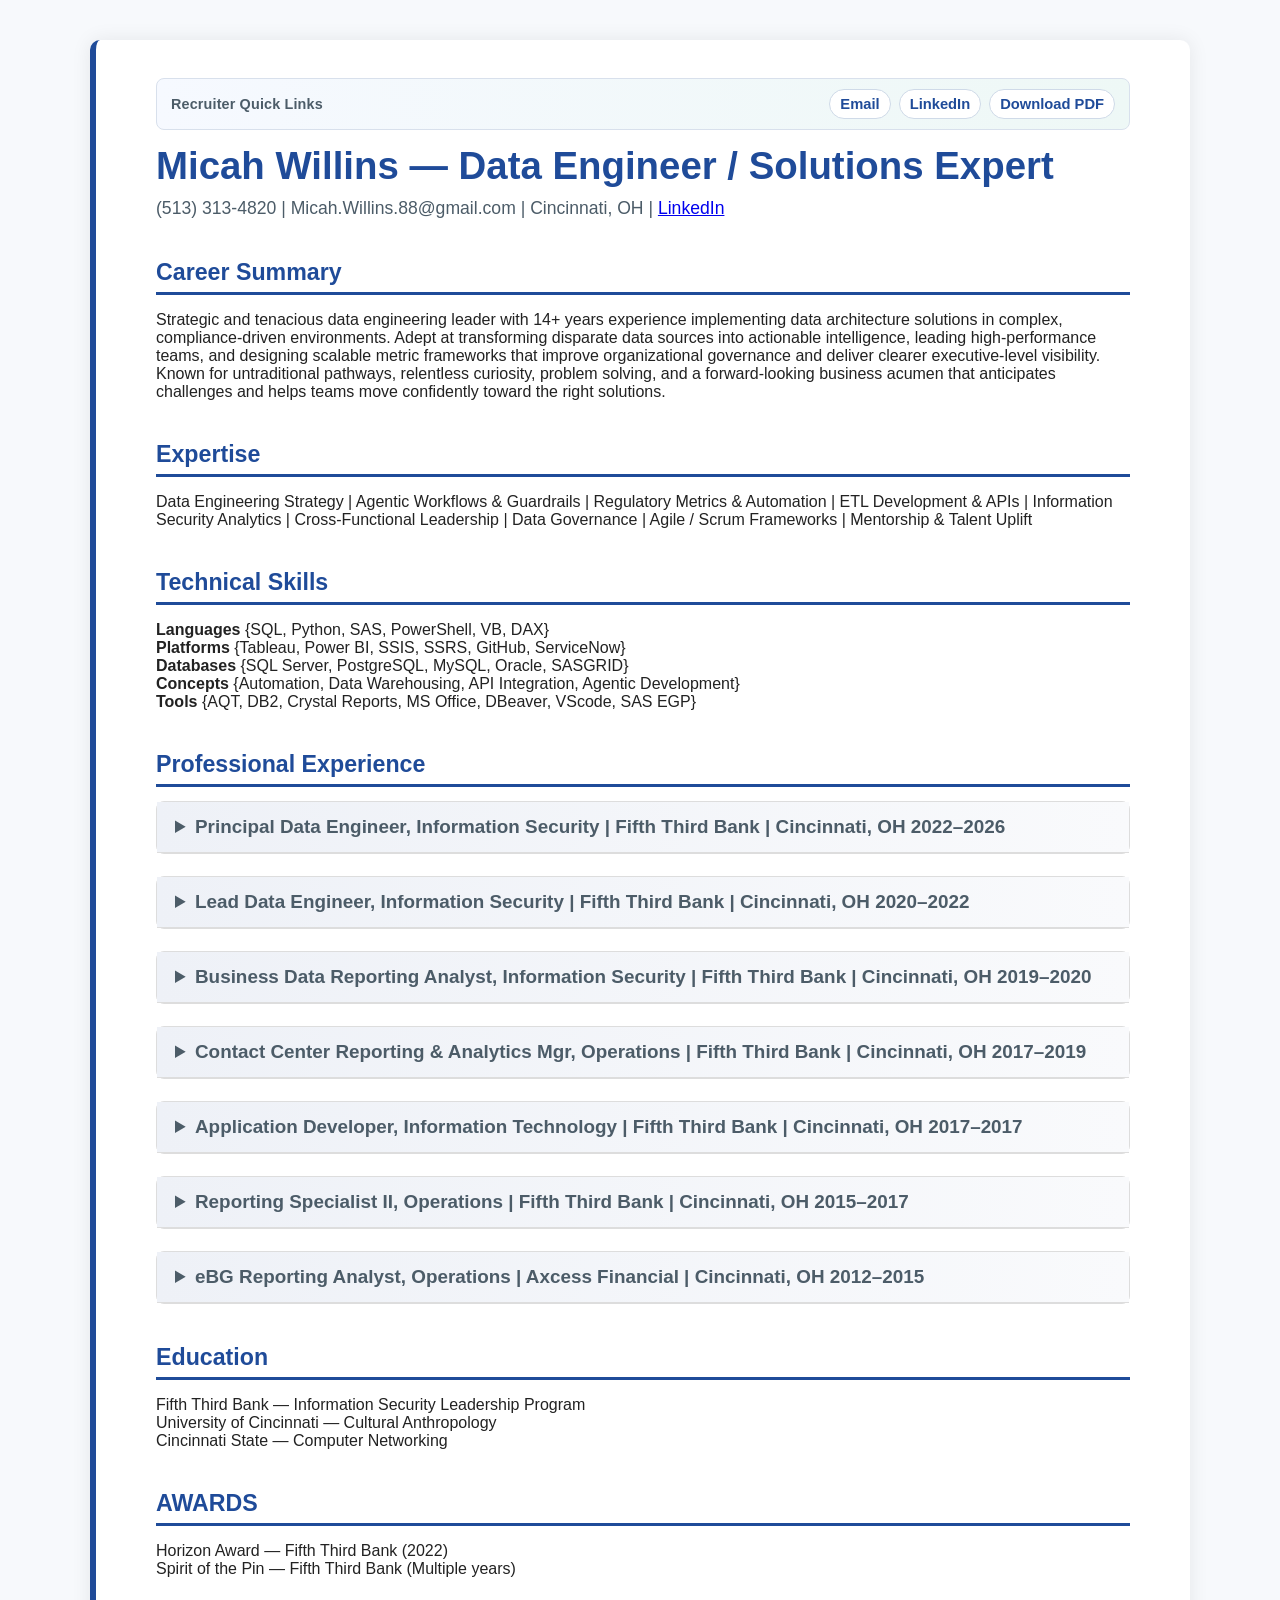
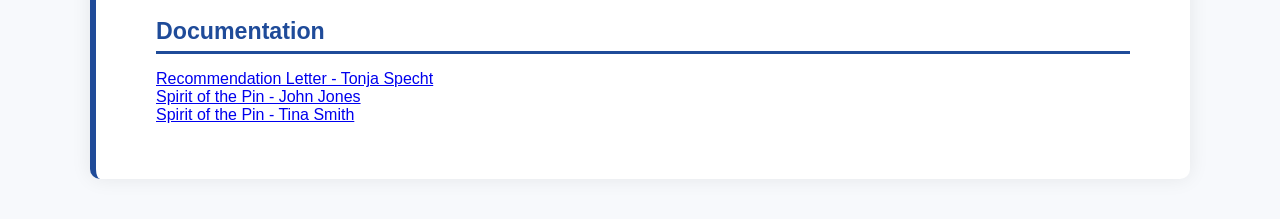
==== index.html @ de7d65bd "Integrate Google Analytics tracking in index.html Added Google Analytics tracking script to head sec" ====
<!DOCTYPE html>
<html lang="en">
<head> 
    <script async src="https://www.googletagmanager.com/gtag/js?id=G-QXJ3TKQQQ6"></script>
<script>
  window.dataLayer = window.dataLayer || [];
  function gtag(){dataLayer.push(arguments);}
  gtag('js', new Date());
  gtag('config', 'G-QXJ3TKQQQ6');
</script>
</head>
<meta charset="UTF-8">
<meta name="viewport" content="width=device-width, initial-scale=1.0">
<title>Micah Willins – Data Engineer / Solutions Expert</title>

<style>
    /* ===========================
       BITBRIDGE BRAND VARIABLES
       =========================== */
    :root {
        --bit-blue: #1F4B99;
        --bridge-steel: #4C5C68;
        --signal-teal: #2BBF9F;
        --flow-white: #F7F9FC;
        --accent-orange: #FF8A3D;
        --text-dark: #222;
        --text-light: #555;
        --band-even: #F9FAFC;
        --band-odd: #FFFFFF;
    }

    /* ===========================
       BASE STYLING
       =========================== */
    body {
        font-family: "Inter", "Aptos Display", Aptos Display, sans-serif;
        margin: 0;
        padding: 0;
        background: var(--flow-white);
        color: var(--text-dark);
        overflow-x: hidden;
    }

    *, *::before, *::after {
        box-sizing: border-box;
    }

    .container {
        width: min(1100px, calc(100vw - 32px));
        max-width: 1100px;
        margin: clamp(12px, 4vw, 40px) auto;
        background: #fff;
        padding: clamp(20px, 3vw, 40px) clamp(18px, 5vw, 60px);
        box-shadow: 0 0 20px rgba(0,0,0,0.08);
        border-radius: 10px;
        border-left: 6px solid var(--bit-blue);
    }

    .top-banner {
        display: flex;
        flex-wrap: wrap;
        align-items: center;
        justify-content: space-between;
        gap: 10px 16px;
        padding: 10px 14px;
        margin-bottom: 14px;
        border: 1px solid #d8e0ec;
        border-radius: 8px;
        background: linear-gradient(90deg, #f6f9ff 0%, #eef8f6 100%);
    }

    .top-banner-label {
        font-size: 0.9rem;
        color: var(--bridge-steel);
        font-weight: 600;
        letter-spacing: 0.01em;
    }

    .top-banner-links {
        display: flex;
        flex-wrap: wrap;
        gap: 8px;
    }

    .top-banner-links a {
        text-decoration: none;
        border: 1px solid #cfdae8;
        background: #fff;
        color: var(--bit-blue);
        padding: 6px 10px;
        border-radius: 999px;
        font-size: 0.92rem;
        font-weight: 600;
    }

    .top-banner-links a:hover,
    .top-banner-links a:focus-visible {
        border-color: var(--bit-blue);
        outline: none;
    }

    h1 {
        margin: 0;
        font-size: 2.4em;
        font-weight: 700;
        color: var(--bit-blue);
    }

    .contact {
        margin-top: 10px;
        font-size: 1.1em;
        color: var(--bridge-steel);
    }

    .section-header {
        font-size: 1.45em;
        font-weight: 600;
        margin-top: 40px;
        margin-bottom: 14px;
        padding-bottom: 6px;
        border-bottom: 3px solid var(--bit-blue);
        color: var(--bit-blue);
    }

    /* ===========================
       COLLAPSIBLE SECTIONS
       =========================== */
    details {
        margin-bottom: 22px;
        border-radius: 8px;
        background: var(--band-even);
        border: 1px solid #ddd;
        padding: 0;
        transition: background 0.2s ease;
    }

    details:nth-child(odd) {
        background: var(--band-odd);
    }

    summary {
        padding: 14px 18px;
        font-size: 1.18em;
        font-weight: 600;
        cursor: pointer;
        background: linear-gradient(to right, #eef1f7, #f9fafc);
        border-bottom: 1px solid #ddd;
        user-select: none;
        color: var(--bridge-steel);
    }

    summary::-webkit-details-marker {
        color: var(--bit-blue);
    }

    details[open] summary {
        border-bottom: 1px solid #ccc;
        background: linear-gradient(to right, #e6ecf5, #f2f4f8);
    }

    details > div {
        padding: 18px 22px;
        background: #fff;
        font-family: "Aptos Narrow", "Aptos", "Segoe UI", sans-serif;
        font-size: 0.98rem;
        line-height: 1.25;
        overflow-wrap: anywhere;
    }

    details > div p {
        margin: 0 0 6px;
    }

    ul {
        margin: 8px 0 12px 20px;
    }

    .docx-outline,
    .docx-outline ul {
        margin: 2px 0 4px 18px;
        padding-left: 14px;
    }

    .docx-outline li {
        margin: 2px 0;
    }

    .docx-outline > li {
        list-style-type: circle;
    }

    .docx-outline ul > li {
        list-style-type: square;
    }

    .docx-outline ul ul > li {
        list-style-type: disc;
    }

    .docx-outline ul ul ul > li {
        list-style-type: circle;
    }

    .docx-outline .compact {
        margin-top: 2px;
        margin-bottom: 2px;
    }

    .docx-outline .subtle {
        font-style: italic;
    }

    .has-collapsible-children {
        list-style-position: outside;
    }

    .list-toggle-btn {
        border: 0;
        background: transparent;
        color: var(--bit-blue);
        cursor: pointer;
        font-size: 1.75em;
        font-weight: 800;
        line-height: 1;
        margin-right: 6px;
        padding: 0;
        vertical-align: middle;
        touch-action: manipulation;
    }

    .list-collapsible[hidden] {
        display: none;
    }

    /* ===========================
       MOBILE OPTIMIZATION
       =========================== */
    @media (max-width: 768px) {
        .container {
            width: 100%;
            margin: 0;
            border-radius: 0;
            padding: 24px 20px;
            box-shadow: none;
            border-left: none;
            border-top: 6px solid var(--bit-blue);
        }

        .top-banner {
            align-items: flex-start;
            gap: 10px;
            padding: 10px;
        }

        .top-banner-links {
            width: 100%;
        }

        .top-banner-links a {
            text-align: center;
            flex: 1 1 30%;
        }

        h1 {
            font-size: 1.9em;
        }

        .contact {
            font-size: 1em;
        }

        summary {
            font-size: 1.1em;
            padding: 14px 16px;
            min-height: 52px;
            display: flex;
            align-items: center;
        }

        details > div {
            padding: 14px 16px;
        }

        .section-header {
            font-size: 1.3em;
        }

        .list-toggle-btn {
            display: inline-flex;
            align-items: center;
            justify-content: center;
            min-width: 34px;
            min-height: 34px;
            font-size: 1.15rem;
            font-weight: 800;
            line-height: 1;
            margin-right: 8px;
            border: 1px solid #d7dee9;
            border-radius: 999px;
            background: #f4f7fc;
        }

        .docx-outline li {
            line-height: 1.35;
        }
    }

    /* ===========================
       EXTRA-WIDE SCREEN POLISH
       =========================== */
    @media (min-width: 1400px) {
        .container {
            width: min(1300px, calc(100vw - 48px));
            max-width: 1300px;
            padding: 60px 80px;
        }

        h1 {
            font-size: 2.6em;
        }

        summary {
            font-size: 1.22em;
        }
    }

</style>
</head>

<body>
<div class="container">

<section class="top-banner" aria-label="Quick recruiter links">
    <div class="top-banner-label">Recruiter Quick Links</div>
    <nav class="top-banner-links" aria-label="Recruiter quick actions">
        <a href="mailto:Micah.Willins.88@gmail.com">Email</a>
        <a href="https://www.linkedin.com/in/indatawetrust-mw" target="_blank" rel="noopener noreferrer">LinkedIn</a>
        <a href="https://github.com/InDataWeTrust-MW/MicahWillins/blob/main/assets/Micah-Willins-Resume.pdf" class="pdf-download-link" data-download-filename="Micah-Willins-Resume.pdf" target="_blank" rel="noopener noreferrer">Download PDF</a>
    </nav>
</section>

<h1>Micah Willins — Data Engineer / Solutions Expert</h1>
<div class="contact">
    (513) 313‑4820 | Micah.Willins.88@gmail.com | Cincinnati, OH |
    <a href="https://www.linkedin.com/in/indatawetrust-mw" target="_blank">LinkedIn</a>
</div>

<div class="section-header">Career Summary</div>
<p>Strategic and tenacious data engineering leader with 14+ years experience implementing data architecture solutions in complex, compliance-driven environments. Adept at transforming disparate data sources into actionable intelligence, leading high-performance teams, and designing scalable metric frameworks that improve organizational governance and deliver clearer executive‑level visibility. Known for untraditional pathways, relentless curiosity, problem solving, and a forward‑looking business acumen that anticipates challenges and helps teams move confidently toward the right solutions.</p>

<div class="section-header">Expertise</div>
<p>Data Engineering Strategy | Agentic Workflows & Guardrails | Regulatory Metrics & Automation | ETL Development & APIs | Information Security Analytics | Cross-Functional Leadership | Data Governance | Agile / Scrum Frameworks | Mentorship & Talent Uplift</p>

<div class="section-header">Technical Skills</div>
<p>
<b>Languages</b> {SQL, Python, SAS, PowerShell, VB, DAX}<br>
<b>Platforms</b> {Tableau, Power BI, SSIS, SSRS, GitHub, ServiceNow}<br>
<b>Databases</b> {SQL Server, PostgreSQL, MySQL, Oracle, SASGRID}<br>
<b>Concepts</b> {Automation, Data Warehousing, API Integration, Agentic Development}<br>
<b>Tools</b> {AQT, DB2, Crystal Reports, MS Office, DBeaver, VScode, SAS EGP}
</p>

<div class="section-header">Professional Experience</div>

<!-- Principal Data Engineer -->
<details>
<summary>Principal Data Engineer, Information Security | Fifth Third Bank | Cincinnati, OH 2022–2026</summary>
<div>
<p><strong>Continuation of Metric Program Maturity</strong></p>
<ul class="docx-outline">
    <li>Expansion of data footprint, customers, and deliverables</li>
</ul>

<p><strong>Talent Development</strong></p>
<ul class="docx-outline">
    <li>Direct Reports
        <ul>
            <li>1 Co-Op</li>
            <li>3 Contractors</li>
            <li>1 Open FTE position
                <ul>
                    <li>absorbed within 30 days of approval due to reorg in 2025</li>
                </ul>
            </li>
        </ul>
    </li>
</ul>

<p><strong>Notable Project(s)</strong></p>
<ul class="docx-outline">
    <li><strong>Migration: Tableau -> Power BI</strong>
        <ul>
            <li><strong>2024-2025 | company wide Tableau Sunset Project</strong>
                <ul>
                    <li>Dashboard Suites for Operational & Leadership audiences (UX, KPI, KRI)
                        <ul>
                            <li>Business Continuity Management</li>
                            <li>Data Loss Prevention</li>
                            <li>Vulnerability Management</li>
                            <li>Security & Awareness</li>
                            <li>Cyber Risk</li>
                            <li>Identity & Access Management</li>
                            <li>Privileged Access Management</li>
                        </ul>
                    </li>
                    <li>Overhaul Visualization tool & delivery methodologies
                        <ul>
                            <li>Due to limitations surrounding data load, inherent technology ability, and governance
                                <ul>
                                    <li>Updated data delivery process
                                        <ul>
                                            <li class="subtle">From: SAS / NAS / Tableau Server</li>
                                            <li class="subtle">To: SAS / AWS PostgreSQL / Snowflake (SNOW *cloud) / Power BI</li>
                                        </ul>
                                    </li>
                                    <li>Data Delivery method updated
                                        <ul>
                                            <li class="subtle">From: Raw meta data delivery for dashboard development within Tableau</li>
                                            <li class="subtle">To: Aggregated data delivery, limiting Dashboard development. Minimal meta data delivery for end-user operational needs included for analyst purposes.</li>
                                        </ul>
                                    </li>
                                </ul>
                            </li>
                        </ul>
                    </li>
                    <li>Issue between Active Directory LDAP & Azure Entra ID
                        <ul>
                            <li>The aforementioned issue was a blocker, jeopardizing the objective.</li>
                            <li>For my own edification: I discussed the issue one-off with the groups involved, both their leaders and engineers.
                                <ul>
                                    <li>Recognized a pattern involving miscommunication driven by a fear of accountability by leadership groups.</li>
                                    <li>Organized a cross-functional team addressing the issue
                                        <ul>
                                            <li>Impartial approach to resolution discovery, clarification of assumptions, conclusions, and reality; for all groups involved.</li>
                                        </ul>
                                    </li>
                                </ul>
                            </li>
                            <li>Issue was resolved within 2 weeks of cross-functional team’s initial meet.
                                <ul>
                                    <li>Within 3 weeks of issue discovery</li>
                                </ul>
                            </li>
                        </ul>
                    </li>
                </ul>
            </li>
        </ul>
    </li>
    <li><strong>Program Automation</strong>
        <ul>
            <li><strong>Data Delivery Inspector</strong>
                <ul>
                    <li>Problem: inconsistent data delivery from manual datafile exchange into NAS automation processing</li>
                    <li>Due to upstream dependencies (roles, technology/vendor, staffing)</li>
                    <li>Development of dynamic data validation</li>
                    <li>Executed via a custom Dynamic SAS Macro</li>
                    <li>Data element assumed based on ‘who’ provided data and where they exist within the organization</li>
                    <li>Data content parsed to determine ‘type’ and ‘classification’</li>
                    <li>Compared with previously provided data files using:
                        <ul>
                            <li>Subject matter, file title, date/time provided, organization</li>
                        </ul>
                    </li>
                    <li>Completes assumption based on confidence rating
                        <ul>
                            <li>Confidence rating &lt;90% automated emails communications are sent for internal review.</li>
                            <li>Confidence rating &gt;=90%; data is processed via pipeline. By default, confidence rating couldn’t be above 90% unless the ‘assumptions’ made and processing of the data was able to be ingested regarding foreseen behavior</li>
                        </ul>
                    </li>
                </ul>
            </li>
            <li><strong>Unstructured Data Mining</strong>
                <ul>
                    <li>Modeling based on the ‘data delivery inspector’; utilized an opportunity to streamline any unstructured data provided that needed review</li>
                    <li>Created sub-programming based on ‘failures’ for confidence rating.</li>
                    <li>Permitted the ability to parse and complete pattern recognition for data subjects in real-time while meeting with stakeholders.</li>
                    <li>Accurately identified data behavior, trends, dependencies; highlighting opportunities and providing understand with stakeholders.</li>
                </ul>
            </li>
            <li><strong>LLM: Agentic Standardization</strong>
                <ul>
                    <li>AI Hallucination</li>
                    <li>Developed Agentic Repository of Identities, Skills, Personalities, and Perspectives
                        <ul>
                            <li>Executive, Sr Leader, Director, Individual Contributor, Auditor, Regulator</li>
                            <li>Aligned ability to share skills based on ‘rules’</li>
                        </ul>
                    </li>
                    <li>Completed Conversion Project of ‘PowerShell -> Python’ with only a 13% margin for err
                        <ul>
                            <li>Pointed the Agentic Model at a Business Requirement document that provided desired output, data location, etc.</li>
                            <li>Completed conversion of 87 .ps1 scripts into 137 .py scripts</li>
                            <li>Larger generation due to parsing scripts that completed multiple behaviors into separate processes for standardization and continuity purposes.</li>
                            <li>Of 137 built, only 11 scripts required refinement.</li>
                            <li>6 downstream updates were required due to changes</li>
                        </ul>
                    </li>
                    <li><em>*Employment status interrupted further testing and environmental implementation across data subjects*</em></li>
                </ul>
            </li>
        </ul>
    </li>
</ul>

<p><strong>Lessons Learned & Professional Growth</strong></p>
<ul class="docx-outline">
    <li>Navigating Fed Examiners</li>
    <li>Assisting with Governance/Audit language, responses, etc.</li>
    <li>Introduction into leveraging LLM opportunities</li>
</ul>
</div>
</details>

<!-- Lead Data Engineer -->
<details>
<summary>Lead Data Engineer, Information Security | Fifth Third Bank | Cincinnati, OH 2020–2022</summary>
<div>
<p><strong>Continuation of Metric Program Maturity</strong></p>
<ul class="docx-outline">
    <li>Built and automated SAS-based data warehouse via REST APIs and PowerShell pipelines</li>
    <li>Delivered analytics solutions to support compliance, audits, and risk oversight</li>
</ul>

<p><strong>Talent Development</strong></p>
<ul class="docx-outline">
    <li>Mentored engineering staff and introduced agile practices to optimize delivery efficiency</li>
    <li>Direct Reports
        <ul>
            <li>1 Contractor</li>
        </ul>
    </li>
</ul>

<p><strong>Notable Project(s)</strong></p>
<ul class="docx-outline">
    <li><strong>SAS Migration</strong>
        <ul>
            <li>SAS OLAP to SASGRID</li>
            <li>Implementation of Virtual Machine</li>
            <li>SAS Server Permissions and Control regulations interfered with business need/control</li>
            <li>Creation of VM using a Functional ID for execution, scheduling, and maintenance of environment</li>
            <li>Utilized Windows Task Scheduler</li>
            <li>Using parameters for dynamic execution: VBS shell -- .PS1 shell -- SAS shell</li>
            <li>Shells targeted NAS location permitting mutual collaboration without interfering or limiting controls within engineering staff</li>
        </ul>
    </li>
</ul>

<p><strong>Lessons Learned & Professional Growth</strong></p>
<ul class="docx-outline">
    <li>Metric Program Ownership</li>
    <li>Navigating beyond the User & Stakeholder: In depth discussions with Risk Management</li>
</ul>
</div>
</details>

<!-- Business Data Reporting Analyst -->
<details>
<summary>Business Data Reporting Analyst, Information Security | Fifth Third Bank | Cincinnati, OH 2019–2020</summary>
<div>
<p><strong>Development, Expansion, & Maintenance of Information Security’s Metric Program</strong></p>
<ul class="docx-outline">
    <li>Redesigned existing environment</li>
    <li>Metric Program Oversight & Governance</li>
</ul>

<p><strong>Notable Project(s)</strong></p>
<ul class="docx-outline">
    <li><strong>Program Environmental Overhaul</strong>
        <ul>
            <li>Architected foundational data engineering building blocks that transformed loose‑leaf Excel workflows into a governed, automated pipeline leveraging directory‑based ingestion, NAS storage, and SAS Grid processing for reliable, scalable visualization.</li>
        </ul>
    </li>
</ul>

<p><strong>Lessons Learned & Professional Growth</strong></p>
<ul class="docx-outline">
    <li>Navigating unstructured data</li>
    <li>Recognizing environmental opportunities for growth within landscape</li>
</ul>
</div>
</details>

<!-- Contact Center Manager -->
<details>
<summary>Contact Center Reporting & Analytics Mgr, Operations | Fifth Third Bank | Cincinnati, OH 2017–2019</summary>
<div>
<p><strong>Returned to lead the team I was previously a part of within Operations</strong></p>
<ul class="docx-outline">
    <li>Returned to lead the team within Operations while expanding the internal analytics platform used to measure and improve operational efficiency.</li>
</ul>

<p><strong>Talent Development</strong></p>
<ul class="docx-outline">
    <li>Direct Reports
        <ul>
            <li>2 Direct Reports</li>
        </ul>
    </li>
    <li>Managed internal analytics platform to measure and enhance operational efficiency</li>
    <li>Collaborated with IT, Vendors, and Department Leads; to integrate business requirements</li>
</ul>

<p><strong>Notable Project(s)</strong></p>
<ul class="docx-outline">
    <li><strong>Implementation of NiCE Speech Analytics</strong>
        <ul>
            <li>Vendor regarding phonetic speech recognition & analysis</li>
            <li>Implementation of program, usage within contact center</li>
        </ul>
    </li>
    <li><strong>Enhanced CX</strong></li>
    <li><strong>Implementation of PinDrop</strong>
        <ul>
            <li>Vendor regarding the continuous identity verification platform</li>
            <li>Onboarded new technology, validated scoping, connected with founding partners</li>
            <li>Eliminated an average of 2.5 minutes per customer interaction</li>
        </ul>
    </li>
</ul>

<p><strong>Lessons Learned & Professional Growth</strong></p>
<ul class="docx-outline">
    <li>Managing direct reports</li>
    <li>Navigating cross-departmental factors & leaders</li>
</ul>
</div>
</details>

<!-- Application Developer -->
<details>
<summary>Application Developer, Information Technology | Fifth Third Bank | Cincinnati, OH 2017–2017</summary>
<div>
<p><strong>Notable Project(s)</strong></p>
<ul class="docx-outline">
    <li><strong>Migration from SSMS 2012 to SSMS 2016</strong>
        <ul>
            <li>Maintaining compatibility</li>
            <li>Updating syntax changes</li>
            <li>Validation of mapping & Scheduling</li>
        </ul>
    </li>
    <li><strong>‘Portal’ Application formalization</strong>
        <ul>
            <li>Onboard legacy business applications into formal IT systems</li>
            <li>Supported long-term architecture</li>
        </ul>
    </li>
</ul>

<p><strong>Lessons Learned & Professional Growth</strong></p>
<ul class="docx-outline">
    <li>Self-awareness regarding career aptitude and desires</li>
</ul>
</div>
</details>

<!-- Reporting Specialist II -->
<details>
<summary>Reporting Specialist II, Operations | Fifth Third Bank | Cincinnati, OH 2015–2017</summary>
<div>
<p><strong>Maintenance of existing BI stack</strong></p>
<ul class="docx-outline">
    <li>Development of end-user applications</li>
    <li>SSIS Application tool</li>
    <li>SSRS Dashboard creation embedded within VB application</li>
    <li>KRI & KPI based reporting Including, but not limited to:
        <ul>
            <li>CSR | Business | Forecasting | Research | Environmental Maint.</li>
        </ul>
    </li>
</ul>

<p><strong>Notable Project(s)</strong></p>
<ul class="docx-outline">
    <li><strong>Implementation of Automated Self-Service Repo</strong>
        <ul>
            <li>Performance based services: Scorecard(s), Rating(s), Survey(s)</li>
            <li>Leadership based services: Attrition, Workforce Management, Employee behavior</li>
            <li>Business based services: Data trends, Customer Issues, project(ed) release impact</li>
        </ul>
    </li>
    <li><strong>Data Mining – Analysis’ & Research Initiative(s)</strong>
        <ul>
            <li>DB2 system containing IVR & Email activity</li>
            <li>Tracing data behavior, isolating anomalies, locating outliers</li>
            <li>Utilize findings to determine business needs and advise next course of action</li>
            <li>Built DLC for ongoing, automated tracing that alerts staffing of up-tick behavior</li>
        </ul>
    </li>
</ul>

<p><strong>Lessons Learned & Professional Growth</strong></p>
<ul class="docx-outline">
    <li>Ability to dynamically shift within multiple legacy systems</li>
    <li>Exposure to multiple languages within a professional setting</li>
    <li>Recognition of aptitude among pattern recognition</li>
</ul>
</div>
</details>

<!-- Axcess Financial -->
<details>
<summary>eBG Reporting Analyst, Operations | Axcess Financial | Cincinnati, OH 2012–2015</summary>
<div>
<p><strong>Maintenance of existing BI stack</strong></p>
<ul class="docx-outline">
    <li>Development of end-user applications</li>
    <li>MS Access</li>
    <li>SSRS Dashboard creation</li>
    <li>KRI & KPI based reporting Including, but not limited to:
        <ul>
            <li>CSR | Forecasting | Research</li>
        </ul>
    </li>
</ul>

<p><strong>Notable Project(s)</strong></p>
<ul class="docx-outline">
    <li><strong>CSR Scorecard Automation</strong>
        <ul>
            <li>Performance based services: Scorecard(s), Rating(s), Survey(s)</li>
            <li>Leadership based services: Attrition, Workforce Management, Employee behavior</li>
        </ul>
    </li>
    <li><strong>CSR Incentive Automation</strong>
        <ul>
            <li>Dynamic Payroll Reporting based services: Transparent user-relative perspective, leader-relative perspective, Automation & integration with Payroll services</li>
        </ul>
    </li>
</ul>

<p><strong>Lessons Learned & Professional Growth</strong></p>
<ul class="docx-outline">
    <li>Ability to dynamically shift within multiple legacy systems</li>
    <li>Exposure to multiple languages within a professional setting</li>
    <li>Recognition of aptitude among pattern recognition</li>
</ul>
</div>
</details>

<div class="section-header">Education</div>
<p>
Fifth Third Bank — Information Security Leadership Program<br>
University of Cincinnati — Cultural Anthropology<br>
Cincinnati State — Computer Networking
</p>

<div class="section-header">AWARDS</div>
<p>
Horizon Award — Fifth Third Bank (2022)<br>
Spirit of the Pin — Fifth Third Bank (Multiple years)
</p>

<div class="section-header">Documentation</div>
<p>
    <a href="#" onclick="openEmbeddedDoc('doc-tonja-specht-recommendation', 'Recommendation Letter - Tonja Specht'); return false;">Recommendation Letter - Tonja Specht</a><br>
    <a href="#" onclick="openEmbeddedDoc('doc-john-jones-recognition', 'Spirit of the Pin - John Jones'); return false;">Spirit of the Pin - John Jones</a><br>
    <a href="#" onclick="openEmbeddedDoc('doc-tina-smith-recognition', 'Spirit of the Pin - Tina Smith'); return false;">Spirit of the Pin - Tina Smith</a>
</p>

</div>

<template id="doc-tonja-specht-recommendation">
<!DOCTYPE html>
<html lang="en">
<head>
<meta charset="UTF-8">
<meta name="viewport" content="width=device-width, initial-scale=1.0">
<title>Recommendation Letter - Tonja Specht</title>
<style>
    body {
        font-family: "Segoe UI", Arial, sans-serif;
        margin: 24px;
        line-height: 1.55;
        color: #222;
    }
    h1 {
        margin-top: 0;
        margin-bottom: 8px;
        color: #1F4B99;
    }
    .meta {
        margin: 0 0 14px;
    }
    .signature {
        margin-top: 18px;
    }
</style>
</head>
<body>
    <h1>Recommendation Letter</h1>
    <p class="meta"><strong>Tonja Specht</strong><br>
    Retired Senior Vice President, Fifth Third Bank<br>
    Information Security Business Operations<br>
    513-335-1691<br>
    June 5, 2025</p>

    <p>To Whom It May Concern,</p>

    <p>I am pleased to recommend Micah Willins for any data engineering position. Micah was the Information Security Metrics Program Manager reporting to me while I was at Fifth Third. As a vital member of our Information Security Business Operations at Fifth Third Bank, Micah consistently demonstrated an exceptional level of expertise, diligence, and commitment to excellence.</p>

    <p>In the financial sector, precision and reliability in data reporting are paramount, especially when regulators request metrics evidence. Micah single-handedly built and implemented a robust system for tracking and validating information security data. From writing the code and structuring the process to ensuring quality control measures, he meticulously safeguarded the integrity and accuracy of our reporting. His dedication went beyond duty; he takes his work personally, ensuring that every metric reflected the highest standard.</p>

    <p>While reporting to me, Micah managed consultants and co-ops. He guided them through complex processes and ensured they had the knowledge necessary to succeed. His mentorship and expertise were repeatedly recognized by those he worked with. Both consultants and peers provided direct feedback to me about how much they learned from him. His ability to teach, lead, and inspire not only strengthened our team but also elevated the overall quality of our security program.</p>

    <p>Moreover, his ability to respond swiftly to regulatory demands was invaluable. He worked tirelessly to develop new metrics, adapting to ever-changing compliance requirements with ingenuity and foresight. His proactive approach and technical expertise strengthened our security program and reinforced our commitment to transparency.</p>

    <p>I have no doubt that Micah will be an asset wherever he applies his skills next. His work ethic, attention to detail, and unwavering dedication set him apart. I wholeheartedly recommend him and would be happy to discuss his qualifications further.</p>

    <p class="signature">Sincerely,<br>
    Tonja Specht</p>
</body>
</html>
</template>

<template id="doc-john-jones-recognition">
<!DOCTYPE html>
<html lang="en">
<head>
<meta charset="UTF-8">
<meta name="viewport" content="width=device-width, initial-scale=1.0">
<title>Spirit of the Pin - John Jones</title>
<style>
    body {
        font-family: "Segoe UI", Arial, sans-serif;
        margin: 24px;
        line-height: 1.55;
        color: #222;
    }
    h1 {
        margin-top: 0;
        margin-bottom: 10px;
        color: #1F4B99;
    }
    .meta {
        margin: 0 0 14px;
        color: #4C5C68;
    }
</style>
</head>
<body>
    <h1>Spirit of the Pin Recognition</h1>
    <p class="meta"><strong>Recognized By:</strong> John Jones<br>
    <strong>Date:</strong> 5/29/2025<br>
    <strong>Value:</strong> We Commit to Excellence</p>

    <p>As Principal Data Engineer, Micah Willins exemplifies the Fifth Third Core Value of Work as One Bank. He took the initiative to organize a cross-functional team to address a complex syncing issue between Active Directory LDAP and Azure Entra ID that was impacting several technical teams across the bank.</p>

    <p>Through his collaborative leadership, Micah ensured that all stakeholders clearly understood the problem and helped prioritize a timely and effective resolution. His actions not only fostered teamwork but also demonstrated the Core Value of Take Accountability.</p>

    <p>Kudos to Micah for his courageous leadership and unwavering commitment to excellence!</p>
</body>
</html>
</template>

<template id="doc-tina-smith-recognition">
<!DOCTYPE html>
<html lang="en">
<head>
<meta charset="UTF-8">
<meta name="viewport" content="width=device-width, initial-scale=1.0">
<title>Spirit of the Pin - Tina Smith</title>
<style>
    body {
        font-family: "Segoe UI", Arial, sans-serif;
        margin: 24px;
        line-height: 1.55;
        color: #222;
    }
    h1 {
        margin-top: 0;
        margin-bottom: 10px;
        color: #1F4B99;
    }
    .meta {
        margin: 0 0 14px;
        color: #4C5C68;
    }
</style>
</head>
<body>
    <h1>Spirit of the Pin Recognition</h1>
    <p class="meta"><strong>Recognized By:</strong> Tina Smith<br>
    <strong>Date:</strong> 2/7/2025<br>
    <strong>Value:</strong> We Are Creative</p>

    <p>Micah once again went above and beyond to assist me tremendously with a project. I was tasked with creating a duplicate repository of IT and IS policies from the Policy Center. Initially, the only method I knew was to manually download each of the 86 files. I reached out to Micah to see if he had a more efficient solution.</p>

    <p>His expertise not only streamlined the process but also saved me countless hours of manual work.</p>

    <p>Micah, your willingness to go above and beyond truly made a significant difference, and I am incredibly grateful for your support.</p>
</body>
</html>
</template>

<script>
    function openEmbeddedDoc(templateId, fallbackTitle) {
        var template = document.getElementById(templateId);
        if (!template) {
            return;
        }

        var docContent = template.innerHTML.trim();
        if (!docContent) {
            docContent = '<!doctype html><html><head><meta charset="UTF-8"><title>' +
                fallbackTitle +
                '</title></head><body><p>No content found.</p></body></html>';
        }

        // Primary path: Blob URL is more reliable on mobile than document.write to a popup.
        try {
            var blob = new Blob([docContent], { type: 'text/html;charset=utf-8' });
            var blobUrl = URL.createObjectURL(blob);
            var blobWindow = window.open(blobUrl, '_blank');
            if (blobWindow) {
                setTimeout(function () {
                    URL.revokeObjectURL(blobUrl);
                }, 60000);
                return;
            }
        } catch (error) {
            // Fall through to compatibility fallback.
        }

        // Fallback path for browsers that block Blob URLs in new tabs.
        var newWindow = window.open('about:blank', '_blank');
        if (!newWindow) {
            return;
        }

        newWindow.document.open();
        newWindow.document.write(docContent);
        newWindow.document.close();
    }

    document.addEventListener('DOMContentLoaded', function () {
        function closeOtherSections(activeSection) {
            var allSections = document.querySelectorAll('details');
            allSections.forEach(function (otherSection) {
                if (otherSection !== activeSection) {
                    otherSection.removeAttribute('open');
                }
            });
        }

        function bindSectionAccordion() {
            var allSections = document.querySelectorAll('details');
            allSections.forEach(function (section) {
                // Ensure a consistent collapsed initial state across browsers.
                section.removeAttribute('open');

                section.addEventListener('toggle', function () {
                    if (section.open) {
                        closeOtherSections(section);
                    }
                });

                var summary = section.querySelector('summary');
                if (!summary) {
                    return;
                }

                summary.addEventListener('click', function () {
                    window.requestAnimationFrame(function () {
                        if (section.open) {
                            closeOtherSections(section);
                        }
                    });
                });
            });
        }

        function hasDirectChildTag(element, tagName) {
            return Array.from(element.children).some(function (child) {
                return child.tagName === tagName;
            });
        }

        function hasDirectToggleButton(element) {
            return Array.from(element.children).some(function (child) {
                return child.classList && child.classList.contains('list-toggle-btn');
            });
        }

        function bindNestedListToggles() {
            var allLists = document.querySelectorAll('ul');
            allLists.forEach(function (list) {
                var directItems = Array.from(list.children).filter(function (child) {
                    return child.tagName === 'LI';
                });
                var hasNestedLists = directItems.some(function (item) {
                    return hasDirectChildTag(item, 'UL');
                });
                var shouldBeCollapsible = directItems.length > 2 || hasNestedLists;

                if (!shouldBeCollapsible) {
                    return;
                }

                var parentItem = list.parentElement;
                if (!parentItem || parentItem.tagName !== 'LI') {
                    return;
                }

                if (hasDirectToggleButton(parentItem)) {
                    return;
                }

                parentItem.classList.add('has-collapsible-children');
                list.classList.add('list-collapsible');

                var toggleButton = document.createElement('button');
                toggleButton.type = 'button';
                toggleButton.className = 'list-toggle-btn';
                toggleButton.setAttribute('aria-expanded', 'false');
                toggleButton.textContent = '▸';

                list.hidden = true;

                toggleButton.addEventListener('click', function () {
                    var isExpanded = toggleButton.getAttribute('aria-expanded') === 'true';
                    toggleButton.setAttribute('aria-expanded', String(!isExpanded));
                    toggleButton.textContent = isExpanded ? '▸' : '▾';
                    list.hidden = isExpanded;
                });

                parentItem.insertBefore(toggleButton, parentItem.firstChild);
            });
        }

        function bindPdfDownloadLinks() {
            var downloadLinks = document.querySelectorAll('.pdf-download-link');
            downloadLinks.forEach(function (link) {
                link.addEventListener('click', function (event) {
                    event.preventDefault();

                    var originalUrl = link.getAttribute('href');
                    if (!originalUrl) {
                        return;
                    }

                    var rawUrl = originalUrl
                        .replace('https://github.com/', 'https://raw.githubusercontent.com/')
                        .replace('/blob/', '/');

                    fetch(rawUrl)
                        .then(function (response) {
                            if (!response.ok) {
                                throw new Error('Download failed');
                            }
                            return response.blob();
                        })
                        .then(function (blob) {
                            var objectUrl = URL.createObjectURL(blob);
                            var tempLink = document.createElement('a');
                            tempLink.href = objectUrl;
                            tempLink.download = link.getAttribute('data-download-filename') || 'resume.pdf';
                            document.body.appendChild(tempLink);
                            tempLink.click();
                            tempLink.remove();
                            URL.revokeObjectURL(objectUrl);
                        })
                        .catch(function () {
                            window.open(rawUrl, '_blank', 'noopener');
                        });
                });
            });
        }

        bindPdfDownloadLinks();
        bindSectionAccordion();
        bindNestedListToggles();
    });
</script>
</body>
</html>
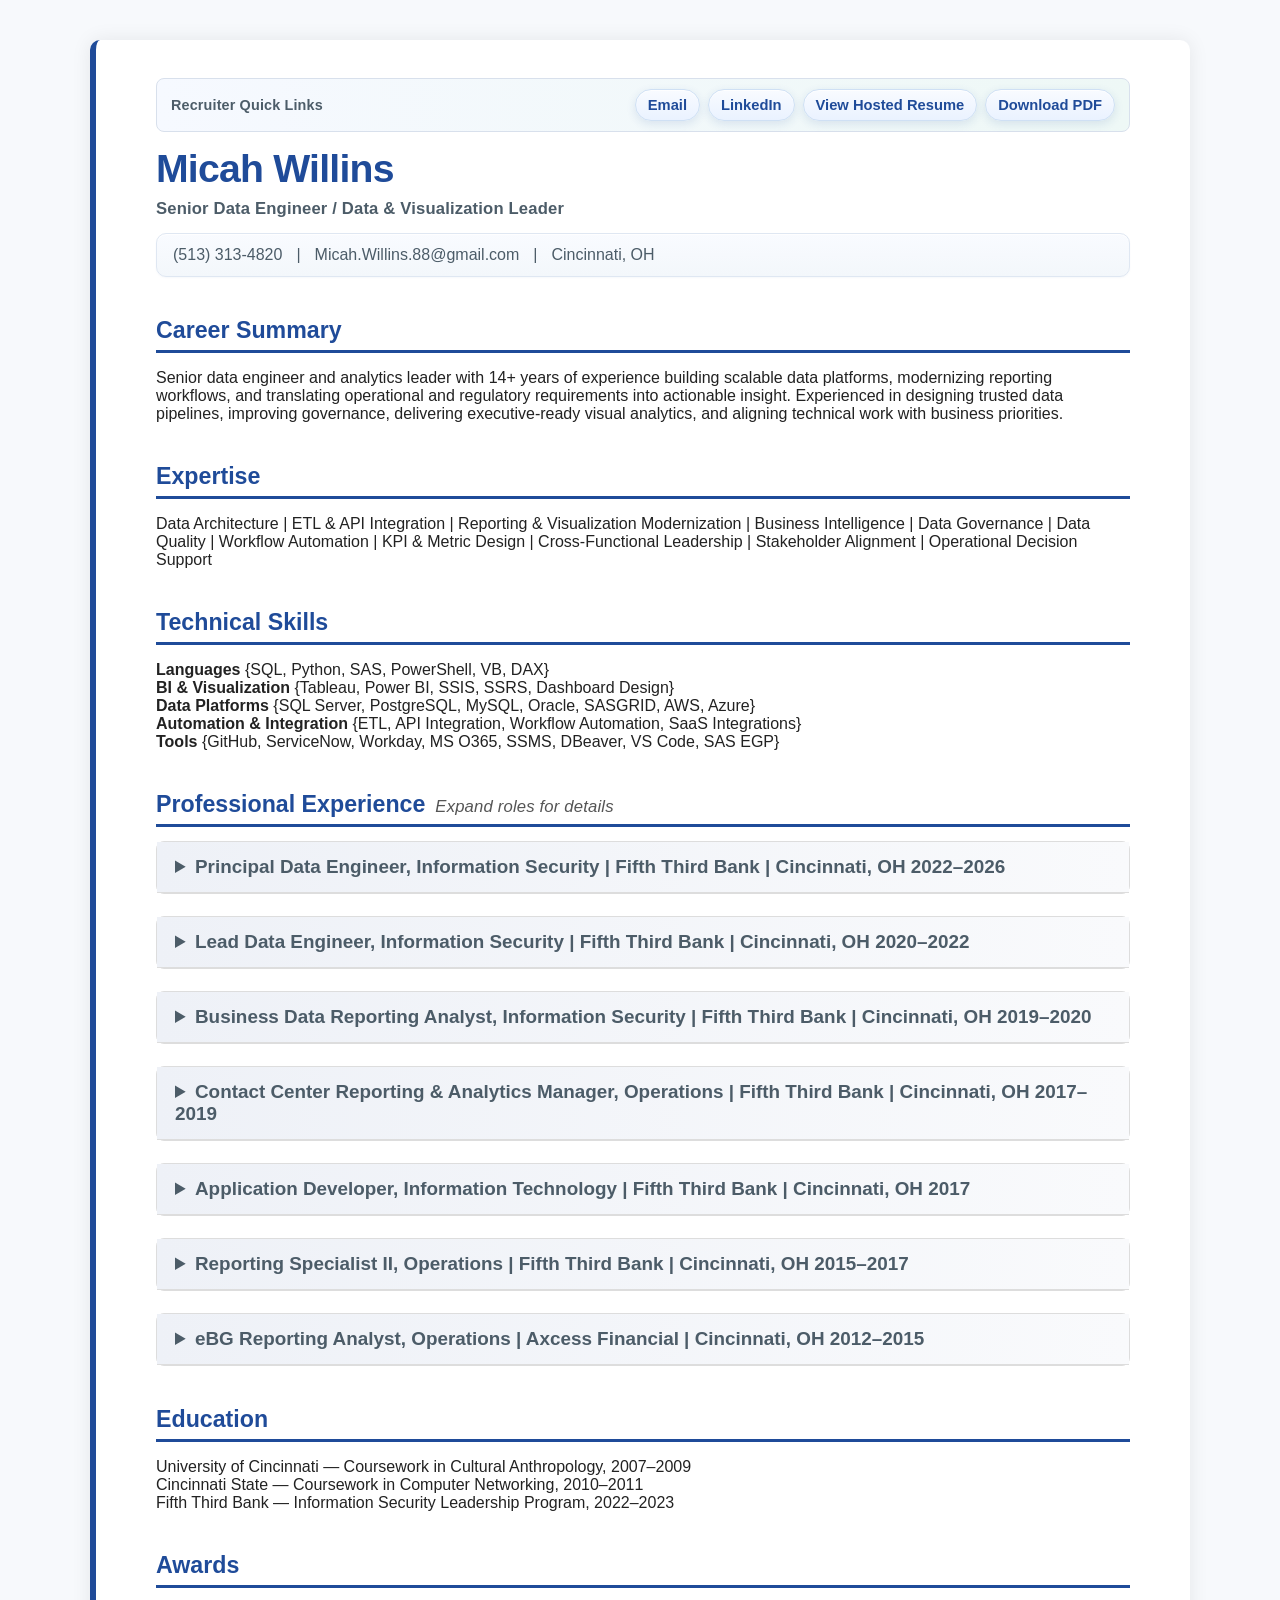
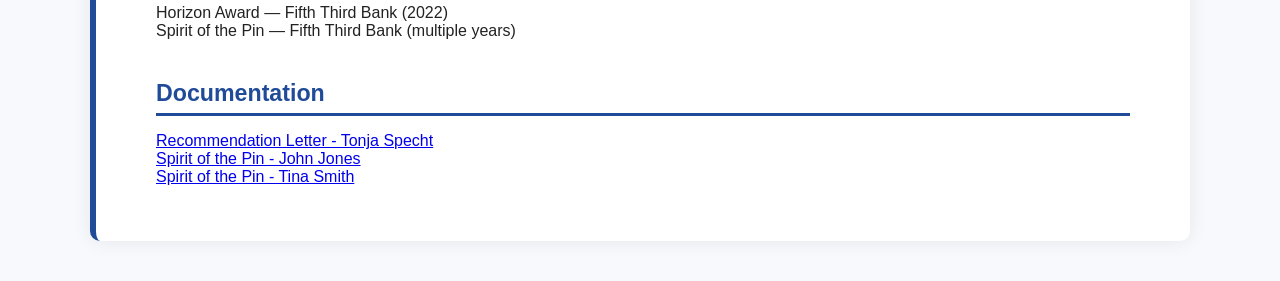
==== commit 5a51e628: "Publish current resume at root Pages entry point" ====
--- a/index.html
+++ b/index.html
@@ -1,16 +1,19 @@
 <!DOCTYPE html>
 <html lang="en">
-<head> 
-    <script async src="https://www.googletagmanager.com/gtag/js?id=G-QXJ3TKQQQ6"></script>
-<script>
-  window.dataLayer = window.dataLayer || [];
-  function gtag(){dataLayer.push(arguments);}
-  gtag('js', new Date());
-  gtag('config', 'G-QXJ3TKQQQ6');
-</script>
+
+<head>
+  <meta charset="UTF-8">
+  <meta name="viewport" content="width=device-width, initial-scale=1.0">
+  <title>Micah Willins Resume</title>
+
+  <script async src="https://www.googletagmanager.com/gtag/js?id=G-QXJ3TKQQQ6"></script>
+  <script>
+    window.dataLayer = window.dataLayer || [];
+    function gtag(){dataLayer.push(arguments);}
+    gtag('js', new Date());
+    gtag('config', 'G-QXJ3TKQQQ6');
+  </script>
 </head>
-<meta charset="UTF-8">
-<meta name="viewport" content="width=device-width, initial-scale=1.0">
 <title>Micah Willins – Data Engineer / Solutions Expert</title>
 
 <style>
@@ -84,35 +87,70 @@
 
     .top-banner-links a {
         text-decoration: none;
-        border: 1px solid #cfdae8;
-        background: #fff;
+        border: 1px solid #cfe0f4;
+        background: linear-gradient(180deg, #f9fbff 0%, #eaf2ff 100%);
         color: var(--bit-blue);
-        padding: 6px 10px;
+        padding: 7px 12px;
         border-radius: 999px;
         font-size: 0.92rem;
-        font-weight: 600;
+        font-weight: 700;
+        box-shadow: 0 3px 10px rgba(31, 75, 153, 0.12), inset 0 1px 0 rgba(255,255,255,0.8);
+        transition: transform 0.15s ease, box-shadow 0.15s ease, border-color 0.15s ease;
     }
 
     .top-banner-links a:hover,
     .top-banner-links a:focus-visible {
         border-color: var(--bit-blue);
+        box-shadow: 0 6px 16px rgba(31, 75, 153, 0.18), inset 0 1px 0 rgba(255,255,255,0.8);
+        transform: translateY(-1px);
         outline: none;
+    }
+
+    .identity-block {
+        margin-bottom: 18px;
     }
 
     h1 {
         margin: 0;
-        font-size: 2.4em;
+        font-size: 2.45em;
         font-weight: 700;
         color: var(--bit-blue);
+        line-height: 1.15;
+        letter-spacing: -0.02em;
+    }
+
+    .title-line {
+        margin-top: 8px;
+        font-size: 1.04em;
+        font-weight: 600;
+        color: var(--bridge-steel);
+        letter-spacing: 0.01em;
     }
 
     .contact {
-        margin-top: 10px;
-        font-size: 1.1em;
+        display: flex;
+        flex-wrap: wrap;
+        gap: 10px 14px;
+        align-items: center;
+        margin-top: 14px;
+        padding: 12px 16px;
+        font-size: 1rem;
         color: var(--bridge-steel);
+        border: 1px solid #dfe7f2;
+        border-radius: 10px;
+        background: linear-gradient(180deg, #f9fbff 0%, #f3f7fb 100%);
+        box-shadow: inset 0 1px 0 rgba(255,255,255,0.8), 0 1px 2px rgba(31, 75, 153, 0.04);
+    }
+
+    .contact-item {
+        white-space: nowrap;
     }
 
     .section-header {
+        display: flex;
+        align-items: baseline;
+        gap: 10px;
+        flex-wrap: wrap;
         font-size: 1.45em;
         font-weight: 600;
         margin-top: 40px;
@@ -120,6 +158,14 @@
         padding-bottom: 6px;
         border-bottom: 3px solid var(--bit-blue);
         color: var(--bit-blue);
+    }
+
+    .section-header-note {
+        font-size: 0.72em;
+        font-style: italic;
+        font-weight: 500;
+        color: var(--text-light);
+        letter-spacing: 0.01em;
     }
 
     /* ===========================
@@ -335,179 +381,52 @@
     <nav class="top-banner-links" aria-label="Recruiter quick actions">
         <a href="mailto:Micah.Willins.88@gmail.com">Email</a>
         <a href="https://www.linkedin.com/in/indatawetrust-mw" target="_blank" rel="noopener noreferrer">LinkedIn</a>
-        <a href="https://github.com/InDataWeTrust-MW/MicahWillins/blob/main/assets/Micah-Willins-Resume.pdf" class="pdf-download-link" data-download-filename="Micah-Willins-Resume.pdf" target="_blank" rel="noopener noreferrer">Download PDF</a>
+        <a href="https://indatawetrust-mw.github.io/MicahWillins/" target="_blank" rel="noopener noreferrer">View Hosted Resume</a>
+            <a href="assets/Micah-Willins-Resume.pdf" class="pdf-download-link" data-download-filename="Micah-Willins-Resume.pdf" target="_blank" rel="noopener noreferrer">Download PDF</a>
     </nav>
 </section>
 
-<h1>Micah Willins — Data Engineer / Solutions Expert</h1>
-<div class="contact">
-    (513) 313‑4820 | Micah.Willins.88@gmail.com | Cincinnati, OH |
-    <a href="https://www.linkedin.com/in/indatawetrust-mw" target="_blank">LinkedIn</a>
+<div class="identity-block">
+    <h1>Micah Willins</h1>
+    <div class="title-line">Senior Data Engineer / Data &amp; Visualization Leader</div>
+    <div class="contact">
+        <span class="contact-item">(513) 313‑4820</span>
+        <span class="contact-item">|</span>
+        <span class="contact-item">Micah.Willins.88@gmail.com</span>
+        <span class="contact-item">|</span>
+        <span class="contact-item">Cincinnati, OH</span>
+    </div>
 </div>
 
 <div class="section-header">Career Summary</div>
-<p>Strategic and tenacious data engineering leader with 14+ years experience implementing data architecture solutions in complex, compliance-driven environments. Adept at transforming disparate data sources into actionable intelligence, leading high-performance teams, and designing scalable metric frameworks that improve organizational governance and deliver clearer executive‑level visibility. Known for untraditional pathways, relentless curiosity, problem solving, and a forward‑looking business acumen that anticipates challenges and helps teams move confidently toward the right solutions.</p>
+<p>Senior data engineer and analytics leader with 14+ years of experience building scalable data platforms, modernizing reporting workflows, and translating operational and regulatory requirements into actionable insight. Experienced in designing trusted data pipelines, improving governance, delivering executive-ready visual analytics, and aligning technical work with business priorities.</p>
 
 <div class="section-header">Expertise</div>
-<p>Data Engineering Strategy | Agentic Workflows & Guardrails | Regulatory Metrics & Automation | ETL Development & APIs | Information Security Analytics | Cross-Functional Leadership | Data Governance | Agile / Scrum Frameworks | Mentorship & Talent Uplift</p>
+<p>Data Architecture | ETL & API Integration | Reporting & Visualization Modernization | Business Intelligence | Data Governance | Data Quality | Workflow Automation | KPI & Metric Design | Cross-Functional Leadership | Stakeholder Alignment | Operational Decision Support</p>
 
 <div class="section-header">Technical Skills</div>
 <p>
 <b>Languages</b> {SQL, Python, SAS, PowerShell, VB, DAX}<br>
-<b>Platforms</b> {Tableau, Power BI, SSIS, SSRS, GitHub, ServiceNow}<br>
-<b>Databases</b> {SQL Server, PostgreSQL, MySQL, Oracle, SASGRID}<br>
-<b>Concepts</b> {Automation, Data Warehousing, API Integration, Agentic Development}<br>
-<b>Tools</b> {AQT, DB2, Crystal Reports, MS Office, DBeaver, VScode, SAS EGP}
+<b>BI & Visualization</b> {Tableau, Power BI, SSIS, SSRS, Dashboard Design}<br>
+<b>Data Platforms</b> {SQL Server, PostgreSQL, MySQL, Oracle, SASGRID, AWS, Azure}<br>
+<b>Automation & Integration</b> {ETL, API Integration, Workflow Automation, SaaS Integrations}<br>
+<b>Tools</b> {GitHub, ServiceNow, Workday, MS O365, SSMS, DBeaver, VS Code, SAS EGP}
 </p>
 
-<div class="section-header">Professional Experience</div>
+<div class="section-header">Professional Experience <span class="section-header-note">Expand roles for details</span></div>
 
 <!-- Principal Data Engineer -->
-<details>
+<details open>
 <summary>Principal Data Engineer, Information Security | Fifth Third Bank | Cincinnati, OH 2022–2026</summary>
 <div>
-<p><strong>Continuation of Metric Program Maturity</strong></p>
+<p><strong>Enterprise Data, Visualization & Reporting Modernization</strong></p>
 <ul class="docx-outline">
-    <li>Expansion of data footprint, customers, and deliverables</li>
-</ul>
-
-<p><strong>Talent Development</strong></p>
-<ul class="docx-outline">
-    <li>Direct Reports
-        <ul>
-            <li>1 Co-Op</li>
-            <li>3 Contractors</li>
-            <li>1 Open FTE position
-                <ul>
-                    <li>absorbed within 30 days of approval due to reorg in 2025</li>
-                </ul>
-            </li>
-        </ul>
-    </li>
-</ul>
-
-<p><strong>Notable Project(s)</strong></p>
-<ul class="docx-outline">
-    <li><strong>Migration: Tableau -> Power BI</strong>
-        <ul>
-            <li><strong>2024-2025 | company wide Tableau Sunset Project</strong>
-                <ul>
-                    <li>Dashboard Suites for Operational & Leadership audiences (UX, KPI, KRI)
-                        <ul>
-                            <li>Business Continuity Management</li>
-                            <li>Data Loss Prevention</li>
-                            <li>Vulnerability Management</li>
-                            <li>Security & Awareness</li>
-                            <li>Cyber Risk</li>
-                            <li>Identity & Access Management</li>
-                            <li>Privileged Access Management</li>
-                        </ul>
-                    </li>
-                    <li>Overhaul Visualization tool & delivery methodologies
-                        <ul>
-                            <li>Due to limitations surrounding data load, inherent technology ability, and governance
-                                <ul>
-                                    <li>Updated data delivery process
-                                        <ul>
-                                            <li class="subtle">From: SAS / NAS / Tableau Server</li>
-                                            <li class="subtle">To: SAS / AWS PostgreSQL / Snowflake (SNOW *cloud) / Power BI</li>
-                                        </ul>
-                                    </li>
-                                    <li>Data Delivery method updated
-                                        <ul>
-                                            <li class="subtle">From: Raw meta data delivery for dashboard development within Tableau</li>
-                                            <li class="subtle">To: Aggregated data delivery, limiting Dashboard development. Minimal meta data delivery for end-user operational needs included for analyst purposes.</li>
-                                        </ul>
-                                    </li>
-                                </ul>
-                            </li>
-                        </ul>
-                    </li>
-                    <li>Issue between Active Directory LDAP & Azure Entra ID
-                        <ul>
-                            <li>The aforementioned issue was a blocker, jeopardizing the objective.</li>
-                            <li>For my own edification: I discussed the issue one-off with the groups involved, both their leaders and engineers.
-                                <ul>
-                                    <li>Recognized a pattern involving miscommunication driven by a fear of accountability by leadership groups.</li>
-                                    <li>Organized a cross-functional team addressing the issue
-                                        <ul>
-                                            <li>Impartial approach to resolution discovery, clarification of assumptions, conclusions, and reality; for all groups involved.</li>
-                                        </ul>
-                                    </li>
-                                </ul>
-                            </li>
-                            <li>Issue was resolved within 2 weeks of cross-functional team’s initial meet.
-                                <ul>
-                                    <li>Within 3 weeks of issue discovery</li>
-                                </ul>
-                            </li>
-                        </ul>
-                    </li>
-                </ul>
-            </li>
-        </ul>
-    </li>
-    <li><strong>Program Automation</strong>
-        <ul>
-            <li><strong>Data Delivery Inspector</strong>
-                <ul>
-                    <li>Problem: inconsistent data delivery from manual datafile exchange into NAS automation processing</li>
-                    <li>Due to upstream dependencies (roles, technology/vendor, staffing)</li>
-                    <li>Development of dynamic data validation</li>
-                    <li>Executed via a custom Dynamic SAS Macro</li>
-                    <li>Data element assumed based on ‘who’ provided data and where they exist within the organization</li>
-                    <li>Data content parsed to determine ‘type’ and ‘classification’</li>
-                    <li>Compared with previously provided data files using:
-                        <ul>
-                            <li>Subject matter, file title, date/time provided, organization</li>
-                        </ul>
-                    </li>
-                    <li>Completes assumption based on confidence rating
-                        <ul>
-                            <li>Confidence rating &lt;90% automated emails communications are sent for internal review.</li>
-                            <li>Confidence rating &gt;=90%; data is processed via pipeline. By default, confidence rating couldn’t be above 90% unless the ‘assumptions’ made and processing of the data was able to be ingested regarding foreseen behavior</li>
-                        </ul>
-                    </li>
-                </ul>
-            </li>
-            <li><strong>Unstructured Data Mining</strong>
-                <ul>
-                    <li>Modeling based on the ‘data delivery inspector’; utilized an opportunity to streamline any unstructured data provided that needed review</li>
-                    <li>Created sub-programming based on ‘failures’ for confidence rating.</li>
-                    <li>Permitted the ability to parse and complete pattern recognition for data subjects in real-time while meeting with stakeholders.</li>
-                    <li>Accurately identified data behavior, trends, dependencies; highlighting opportunities and providing understand with stakeholders.</li>
-                </ul>
-            </li>
-            <li><strong>LLM: Agentic Standardization</strong>
-                <ul>
-                    <li>AI Hallucination</li>
-                    <li>Developed Agentic Repository of Identities, Skills, Personalities, and Perspectives
-                        <ul>
-                            <li>Executive, Sr Leader, Director, Individual Contributor, Auditor, Regulator</li>
-                            <li>Aligned ability to share skills based on ‘rules’</li>
-                        </ul>
-                    </li>
-                    <li>Completed Conversion Project of ‘PowerShell -> Python’ with only a 13% margin for err
-                        <ul>
-                            <li>Pointed the Agentic Model at a Business Requirement document that provided desired output, data location, etc.</li>
-                            <li>Completed conversion of 87 .ps1 scripts into 137 .py scripts</li>
-                            <li>Larger generation due to parsing scripts that completed multiple behaviors into separate processes for standardization and continuity purposes.</li>
-                            <li>Of 137 built, only 11 scripts required refinement.</li>
-                            <li>6 downstream updates were required due to changes</li>
-                        </ul>
-                    </li>
-                    <li><em>*Employment status interrupted further testing and environmental implementation across data subjects*</em></li>
-                </ul>
-            </li>
-        </ul>
-    </li>
-</ul>
-
-<p><strong>Lessons Learned & Professional Growth</strong></p>
-<ul class="docx-outline">
-    <li>Navigating Fed Examiners</li>
-    <li>Assisting with Governance/Audit language, responses, etc.</li>
-    <li>Introduction into leveraging LLM opportunities</li>
+    <li>Led enterprise metric and reporting modernization in a regulated financial environment, improving governance, accountability, and executive visibility.</li>
+    <li>Drove a Tableau-to-Power BI transformation, standardizing reporting patterns and improving consistency for operational and leadership stakeholders.</li>
+    <li>Designed and delivered executive-facing visualizations and KPI frameworks that translated complex security data into clear, decision-ready narratives.</li>
+    <li>Resolved cross-functional data quality and identity issues across AD, LDAP, and Entra ID to improve trust in critical reporting pipelines.</li>
+    <li>Built automated validation and reconciliation workflows that reduced manual remediation and increased confidence in metric delivery.</li>
+    <li>Partnered across teams to align technical execution with business needs while mentoring co-op and contractor resources to maintain continuity on critical programs.</li>
 </ul>
 </div>
 </details>
@@ -516,41 +435,13 @@
 <details>
 <summary>Lead Data Engineer, Information Security | Fifth Third Bank | Cincinnati, OH 2020–2022</summary>
 <div>
-<p><strong>Continuation of Metric Program Maturity</strong></p>
+<p><strong>Automation, Compliance Reporting & Platform Modernization</strong></p>
 <ul class="docx-outline">
-    <li>Built and automated SAS-based data warehouse via REST APIs and PowerShell pipelines</li>
-    <li>Delivered analytics solutions to support compliance, audits, and risk oversight</li>
-</ul>
-
-<p><strong>Talent Development</strong></p>
-<ul class="docx-outline">
-    <li>Mentored engineering staff and introduced agile practices to optimize delivery efficiency</li>
-    <li>Direct Reports
-        <ul>
-            <li>1 Contractor</li>
-        </ul>
-    </li>
-</ul>
-
-<p><strong>Notable Project(s)</strong></p>
-<ul class="docx-outline">
-    <li><strong>SAS Migration</strong>
-        <ul>
-            <li>SAS OLAP to SASGRID</li>
-            <li>Implementation of Virtual Machine</li>
-            <li>SAS Server Permissions and Control regulations interfered with business need/control</li>
-            <li>Creation of VM using a Functional ID for execution, scheduling, and maintenance of environment</li>
-            <li>Utilized Windows Task Scheduler</li>
-            <li>Using parameters for dynamic execution: VBS shell -- .PS1 shell -- SAS shell</li>
-            <li>Shells targeted NAS location permitting mutual collaboration without interfering or limiting controls within engineering staff</li>
-        </ul>
-    </li>
-</ul>
-
-<p><strong>Lessons Learned & Professional Growth</strong></p>
-<ul class="docx-outline">
-    <li>Metric Program Ownership</li>
-    <li>Navigating beyond the User & Stakeholder: In depth discussions with Risk Management</li>
+    <li>Built and automated SAS-based warehouse and reporting workflows using REST APIs and PowerShell orchestration to improve reliability and reduce manual processing.</li>
+    <li>Delivered compliance, audit, and risk analytics to support governance decisions and executive reporting across information security teams.</li>
+    <li>Created reporting structures and visual explanations that made complex compliance data accessible to non-technical stakeholders and leadership.</li>
+    <li>Led platform modernization and environment hardening to improve scalability, reduce maintenance burden, and strengthen operational stability.</li>
+    <li>Developed delivery practices and mentoring frameworks that improved team efficiency, supportability, and execution quality across reporting programs.</li>
 </ul>
 </div>
 </details>
@@ -559,99 +450,38 @@
 <details>
 <summary>Business Data Reporting Analyst, Information Security | Fifth Third Bank | Cincinnati, OH 2019–2020</summary>
 <div>
-<p><strong>Development, Expansion, & Maintenance of Information Security’s Metric Program</strong></p>
+<p><strong>Metric Program Development, Data Storytelling & Governance</strong></p>
 <ul class="docx-outline">
-    <li>Redesigned existing environment</li>
-    <li>Metric Program Oversight & Governance</li>
-</ul>
-
-<p><strong>Notable Project(s)</strong></p>
-<ul class="docx-outline">
-    <li><strong>Program Environmental Overhaul</strong>
-        <ul>
-            <li>Architected foundational data engineering building blocks that transformed loose‑leaf Excel workflows into a governed, automated pipeline leveraging directory‑based ingestion, NAS storage, and SAS Grid processing for reliable, scalable visualization.</li>
-        </ul>
-    </li>
-</ul>
-
-<p><strong>Lessons Learned & Professional Growth</strong></p>
-<ul class="docx-outline">
-    <li>Navigating unstructured data</li>
-    <li>Recognizing environmental opportunities for growth within landscape</li>
+    <li>Expanded and redesigned the information security metric program to create more reliable reporting processes for leadership and operational stakeholders.</li>
+    <li>Transformed ad hoc Excel workflows into a repeatable data pipeline using directory-based ingestion, NAS storage, and SAS Grid processing.</li>
+    <li>Built reporting and visualization structures that turned raw technical metrics into clearer decision narratives for security, risk, and governance teams.</li>
 </ul>
 </div>
 </details>
 
 <!-- Contact Center Manager -->
 <details>
-<summary>Contact Center Reporting & Analytics Mgr, Operations | Fifth Third Bank | Cincinnati, OH 2017–2019</summary>
+<summary>Contact Center Reporting & Analytics Manager, Operations | Fifth Third Bank | Cincinnati, OH 2017–2019</summary>
 <div>
-<p><strong>Returned to lead the team I was previously a part of within Operations</strong></p>
+<p><strong>Operational Analytics, KPI Design & Team Leadership</strong></p>
 <ul class="docx-outline">
-    <li>Returned to lead the team within Operations while expanding the internal analytics platform used to measure and improve operational efficiency.</li>
-</ul>
-
-<p><strong>Talent Development</strong></p>
-<ul class="docx-outline">
-    <li>Direct Reports
-        <ul>
-            <li>2 Direct Reports</li>
-        </ul>
-    </li>
-    <li>Managed internal analytics platform to measure and enhance operational efficiency</li>
-    <li>Collaborated with IT, Vendors, and Department Leads; to integrate business requirements</li>
-</ul>
-
-<p><strong>Notable Project(s)</strong></p>
-<ul class="docx-outline">
-    <li><strong>Implementation of NiCE Speech Analytics</strong>
-        <ul>
-            <li>Vendor regarding phonetic speech recognition & analysis</li>
-            <li>Implementation of program, usage within contact center</li>
-        </ul>
-    </li>
-    <li><strong>Enhanced CX</strong></li>
-    <li><strong>Implementation of PinDrop</strong>
-        <ul>
-            <li>Vendor regarding the continuous identity verification platform</li>
-            <li>Onboarded new technology, validated scoping, connected with founding partners</li>
-            <li>Eliminated an average of 2.5 minutes per customer interaction</li>
-        </ul>
-    </li>
-</ul>
-
-<p><strong>Lessons Learned & Professional Growth</strong></p>
-<ul class="docx-outline">
-    <li>Managing direct reports</li>
-    <li>Navigating cross-departmental factors & leaders</li>
+    <li>Led reporting and analytics for customer operations, providing leadership with actionable performance metrics and process improvement guidance.</li>
+    <li>Built and supported an internal analytics platform used to monitor operational efficiency, service quality, and customer experience outcomes.</li>
+    <li>Created dashboards and visual performance views that translated operational data into clear management narratives for both frontline and executive audiences.</li>
+    <li>Partnered with IT, vendors, and business leaders to implement speech analytics and identity verification solutions that increased visibility and improved customer experience.</li>
+    <li>Managed direct reports and coordinated cross-functional execution across operational and technology teams.</li>
 </ul>
 </div>
 </details>
 
 <!-- Application Developer -->
 <details>
-<summary>Application Developer, Information Technology | Fifth Third Bank | Cincinnati, OH 2017–2017</summary>
+<summary>Application Developer, Information Technology | Fifth Third Bank | Cincinnati, OH 2017</summary>
 <div>
-<p><strong>Notable Project(s)</strong></p>
+<p><strong>Systems Integration & Application Support</strong></p>
 <ul class="docx-outline">
-    <li><strong>Migration from SSMS 2012 to SSMS 2016</strong>
-        <ul>
-            <li>Maintaining compatibility</li>
-            <li>Updating syntax changes</li>
-            <li>Validation of mapping & Scheduling</li>
-        </ul>
-    </li>
-    <li><strong>‘Portal’ Application formalization</strong>
-        <ul>
-            <li>Onboard legacy business applications into formal IT systems</li>
-            <li>Supported long-term architecture</li>
-        </ul>
-    </li>
-</ul>
-
-<p><strong>Lessons Learned & Professional Growth</strong></p>
-<ul class="docx-outline">
-    <li>Self-awareness regarding career aptitude and desires</li>
+    <li>Supported legacy application migration and modernization efforts, improving compatibility and operational stability.</li>
+    <li>Partnered with business and technical stakeholders to validate requirements, update scripts, and streamline application support processes.</li>
 </ul>
 </div>
 </details>
@@ -660,42 +490,12 @@
 <details>
 <summary>Reporting Specialist II, Operations | Fifth Third Bank | Cincinnati, OH 2015–2017</summary>
 <div>
-<p><strong>Maintenance of existing BI stack</strong></p>
+<p><strong>Operational Reporting, Dashboarding & Data Mining</strong></p>
 <ul class="docx-outline">
-    <li>Development of end-user applications</li>
-    <li>SSIS Application tool</li>
-    <li>SSRS Dashboard creation embedded within VB application</li>
-    <li>KRI & KPI based reporting Including, but not limited to:
-        <ul>
-            <li>CSR | Business | Forecasting | Research | Environmental Maint.</li>
-        </ul>
-    </li>
-</ul>
-
-<p><strong>Notable Project(s)</strong></p>
-<ul class="docx-outline">
-    <li><strong>Implementation of Automated Self-Service Repo</strong>
-        <ul>
-            <li>Performance based services: Scorecard(s), Rating(s), Survey(s)</li>
-            <li>Leadership based services: Attrition, Workforce Management, Employee behavior</li>
-            <li>Business based services: Data trends, Customer Issues, project(ed) release impact</li>
-        </ul>
-    </li>
-    <li><strong>Data Mining – Analysis’ & Research Initiative(s)</strong>
-        <ul>
-            <li>DB2 system containing IVR & Email activity</li>
-            <li>Tracing data behavior, isolating anomalies, locating outliers</li>
-            <li>Utilize findings to determine business needs and advise next course of action</li>
-            <li>Built DLC for ongoing, automated tracing that alerts staffing of up-tick behavior</li>
-        </ul>
-    </li>
-</ul>
-
-<p><strong>Lessons Learned & Professional Growth</strong></p>
-<ul class="docx-outline">
-    <li>Ability to dynamically shift within multiple legacy systems</li>
-    <li>Exposure to multiple languages within a professional setting</li>
-    <li>Recognition of aptitude among pattern recognition</li>
+    <li>Created and maintained BI and operational reporting solutions for customer service, workforce, and performance metrics using SSIS and SSRS.</li>
+    <li>Developed self-service reporting capabilities that expanded access to scorecards, trend analysis, and workforce metrics across the organization.</li>
+    <li>Built operational dashboards and visual analyses that helped leaders understand performance patterns and respond quickly to emerging issues.</li>
+    <li>Applied data mining techniques to detect anomalies and outliers, enabling teams to address issues before they affected performance.</li>
 </ul>
 </div>
 </details>
@@ -704,53 +504,26 @@
 <details>
 <summary>eBG Reporting Analyst, Operations | Axcess Financial | Cincinnati, OH 2012–2015</summary>
 <div>
-<p><strong>Maintenance of existing BI stack</strong></p>
+<p><strong>Reporting Automation & Operations Analytics</strong></p>
 <ul class="docx-outline">
-    <li>Development of end-user applications</li>
-    <li>MS Access</li>
-    <li>SSRS Dashboard creation</li>
-    <li>KRI & KPI based reporting Including, but not limited to:
-        <ul>
-            <li>CSR | Forecasting | Research</li>
-        </ul>
-    </li>
-</ul>
-
-<p><strong>Notable Project(s)</strong></p>
-<ul class="docx-outline">
-    <li><strong>CSR Scorecard Automation</strong>
-        <ul>
-            <li>Performance based services: Scorecard(s), Rating(s), Survey(s)</li>
-            <li>Leadership based services: Attrition, Workforce Management, Employee behavior</li>
-        </ul>
-    </li>
-    <li><strong>CSR Incentive Automation</strong>
-        <ul>
-            <li>Dynamic Payroll Reporting based services: Transparent user-relative perspective, leader-relative perspective, Automation & integration with Payroll services</li>
-        </ul>
-    </li>
-</ul>
-
-<p><strong>Lessons Learned & Professional Growth</strong></p>
-<ul class="docx-outline">
-    <li>Ability to dynamically shift within multiple legacy systems</li>
-    <li>Exposure to multiple languages within a professional setting</li>
-    <li>Recognition of aptitude among pattern recognition</li>
+    <li>Built scorecard, incentive, and workforce reporting solutions that improved visibility into operational performance and key drivers.</li>
+    <li>Automated payroll and operational reporting workflows, reducing manual effort and improving consistency across stakeholder groups.</li>
+    <li>Translated business requirements into repeatable reporting products that supported customer service operations and leadership decisions.</li>
 </ul>
 </div>
 </details>
 
 <div class="section-header">Education</div>
 <p>
-Fifth Third Bank — Information Security Leadership Program<br>
-University of Cincinnati — Cultural Anthropology<br>
-Cincinnati State — Computer Networking
+University of Cincinnati — Coursework in Cultural Anthropology, 2007–2009<br>
+Cincinnati State — Coursework in Computer Networking, 2010–2011<br>
+Fifth Third Bank — Information Security Leadership Program, 2022–2023
 </p>
 
-<div class="section-header">AWARDS</div>
+<div class="section-header">Awards</div>
 <p>
 Horizon Award — Fifth Third Bank (2022)<br>
-Spirit of the Pin — Fifth Third Bank (Multiple years)
+Spirit of the Pin — Fifth Third Bank (multiple years)
 </p>
 
 <div class="section-header">Documentation</div>
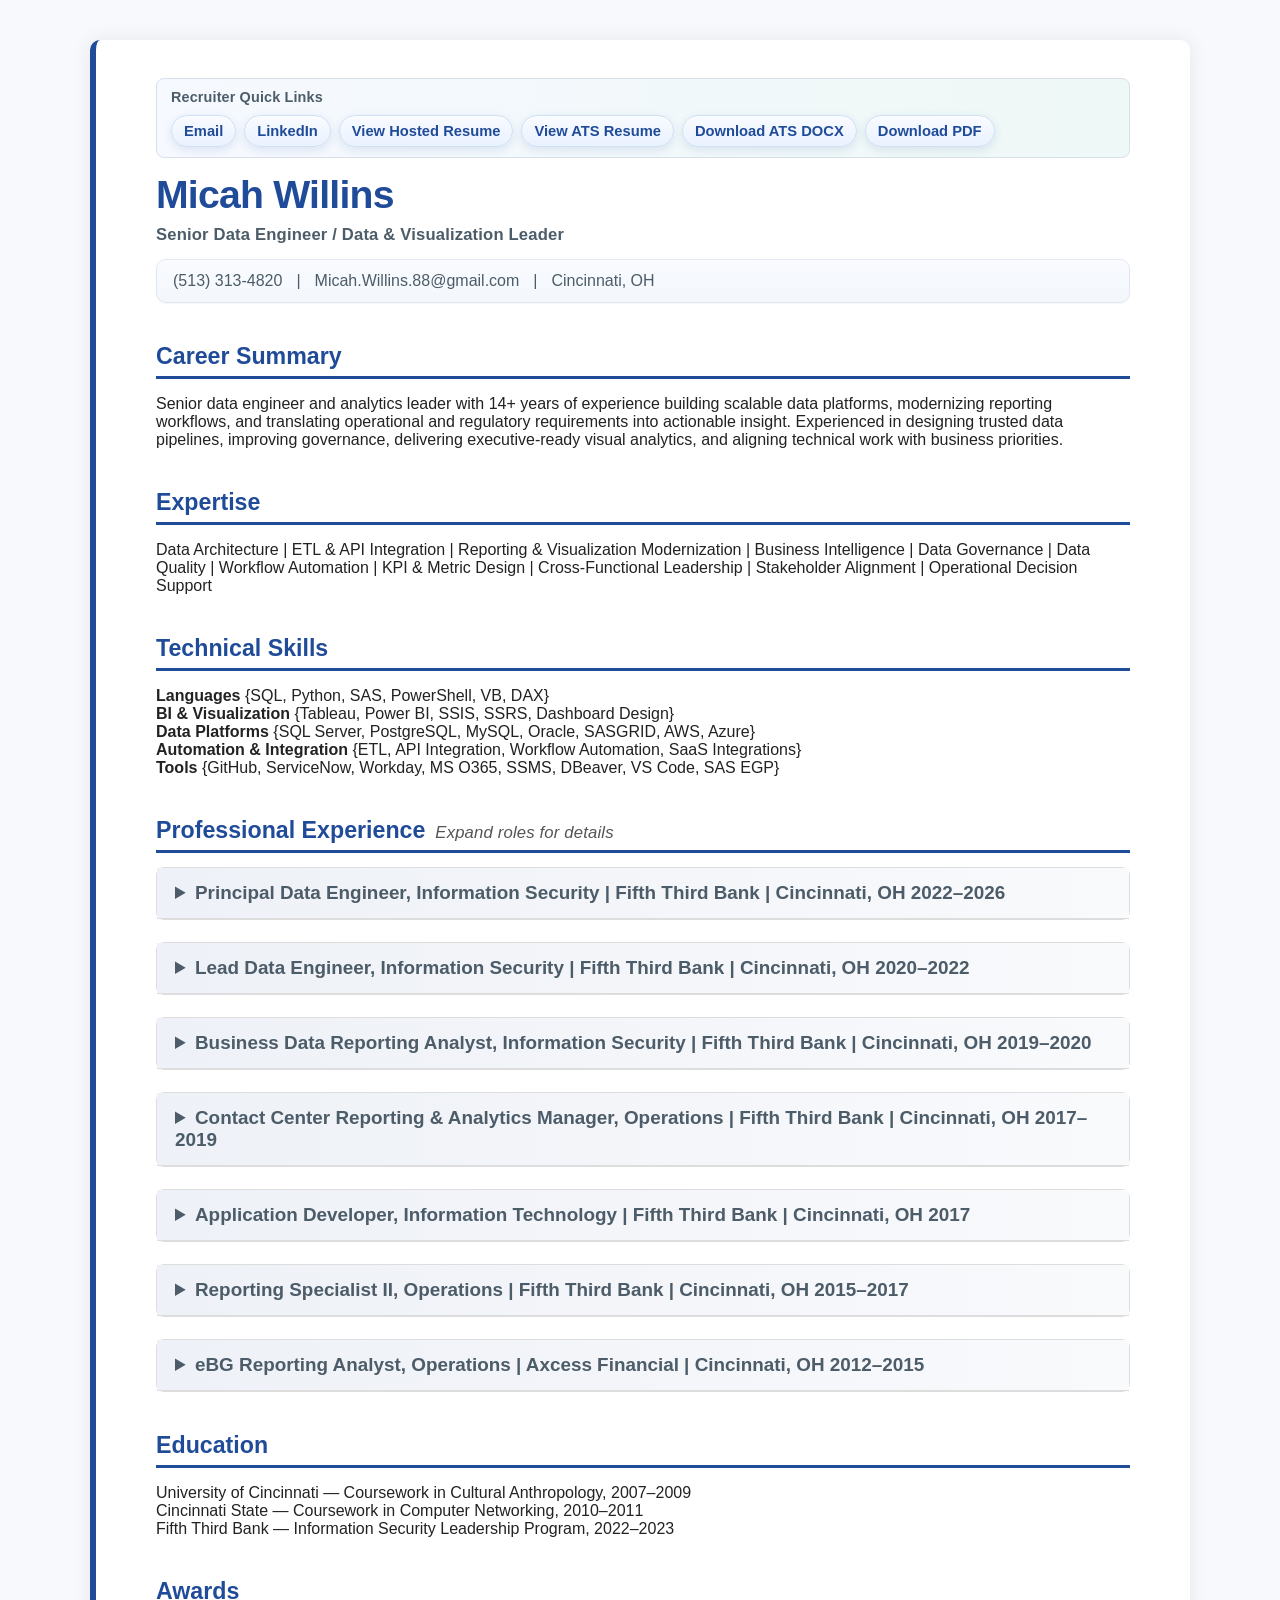
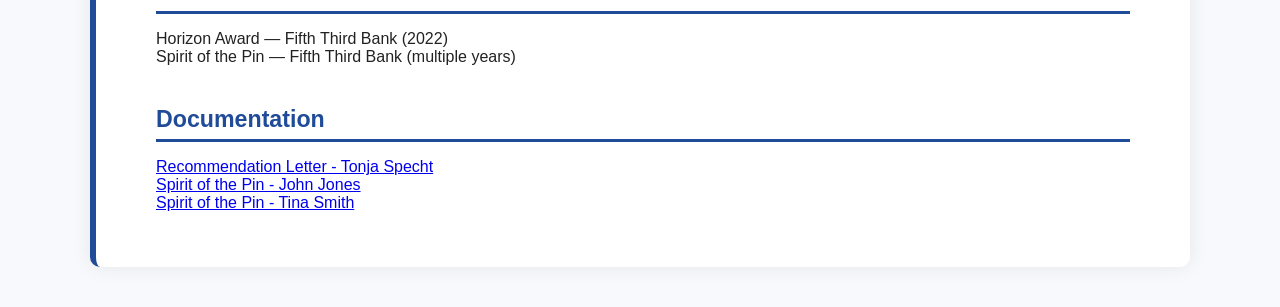
==== commit 9baec858: "Remove duplicate resume files and clarify download paths" ====
--- a/index.html
+++ b/index.html
@@ -382,7 +382,9 @@
         <a href="mailto:Micah.Willins.88@gmail.com">Email</a>
         <a href="https://www.linkedin.com/in/indatawetrust-mw" target="_blank" rel="noopener noreferrer">LinkedIn</a>
         <a href="https://indatawetrust-mw.github.io/MicahWillins/" target="_blank" rel="noopener noreferrer">View Hosted Resume</a>
-            <a href="assets/Micah-Willins-Resume.pdf" class="pdf-download-link" data-download-filename="Micah-Willins-Resume.pdf" target="_blank" rel="noopener noreferrer">Download PDF</a>
+        <a href="Micah-Willins-ATS.html" target="_blank" rel="noopener noreferrer">View ATS Resume</a>
+        <a href="Micah-Willins-ATS.docx" download>Download ATS DOCX</a>
+        <a href="assets/Micah-Willins-Resume.pdf" class="pdf-download-link" data-download-filename="Micah-Willins-Resume.pdf" target="_blank" rel="noopener noreferrer">Download PDF</a>
     </nav>
 </section>
 
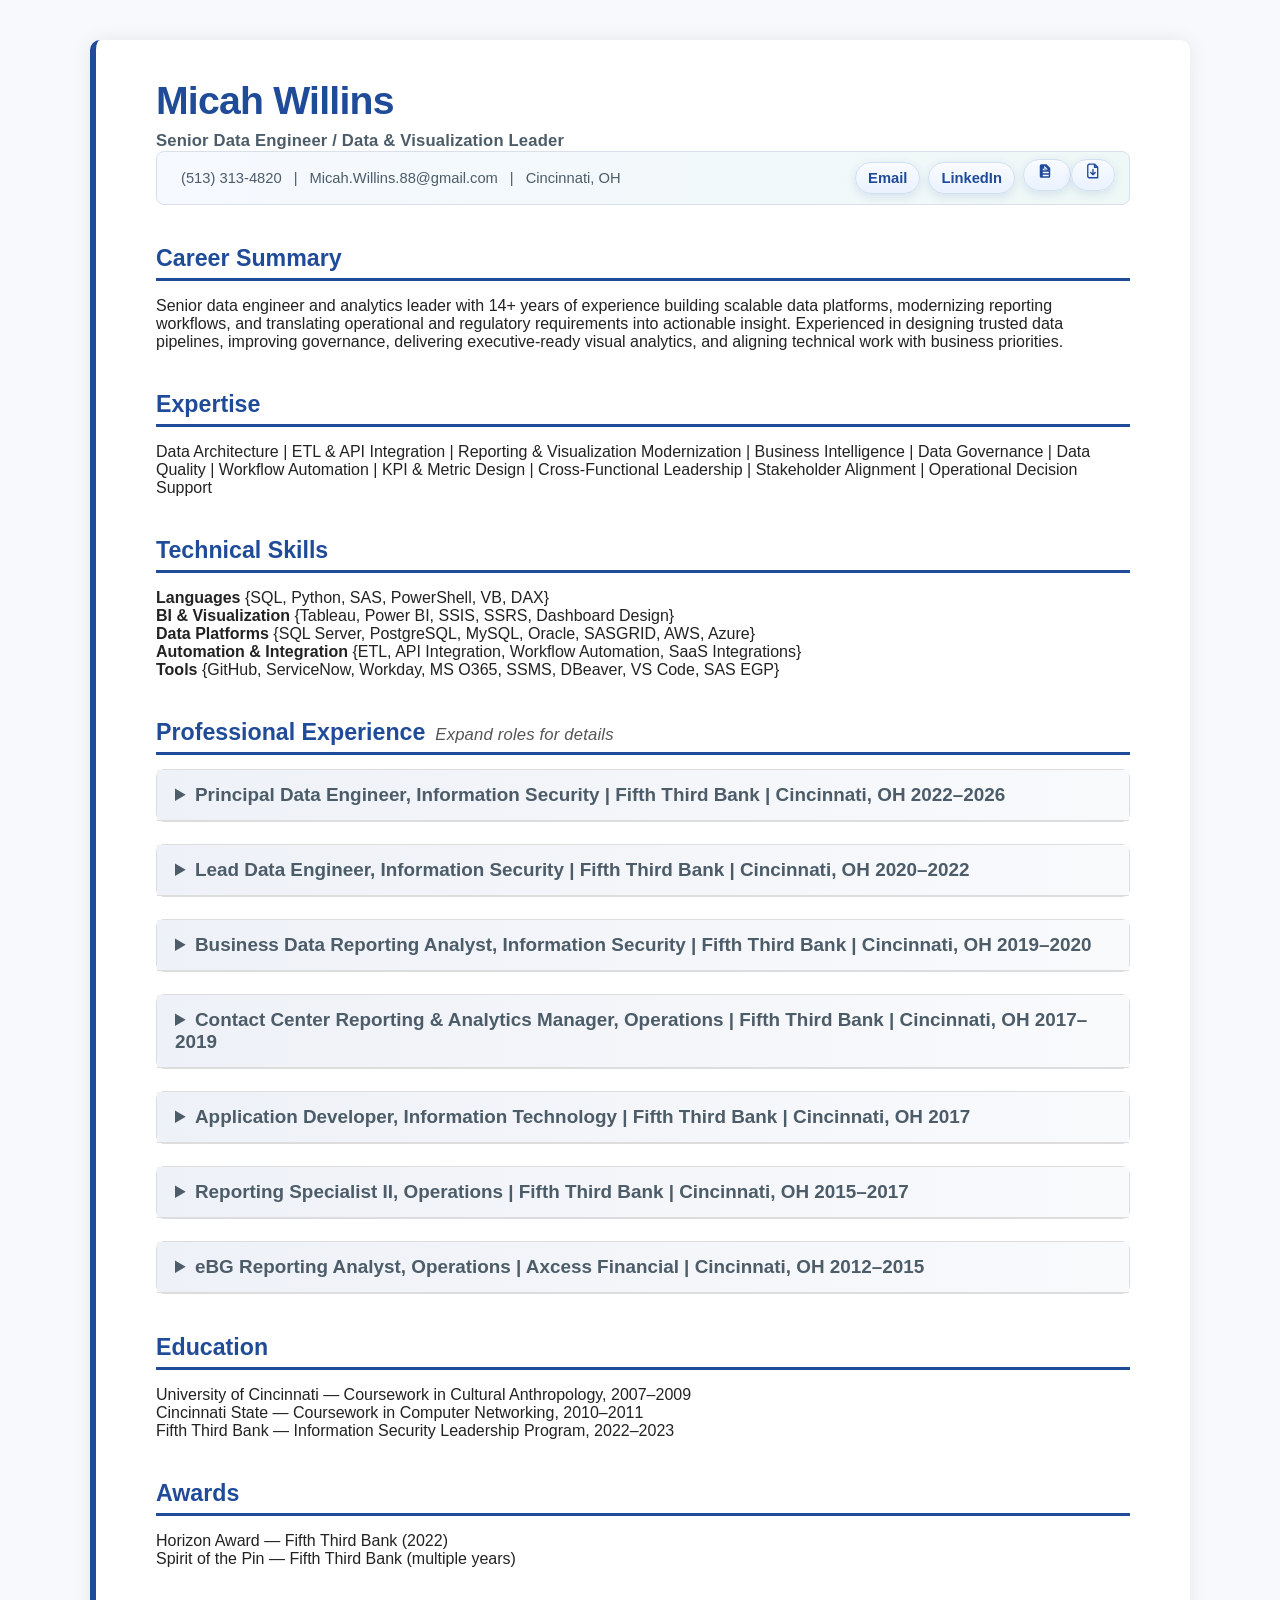
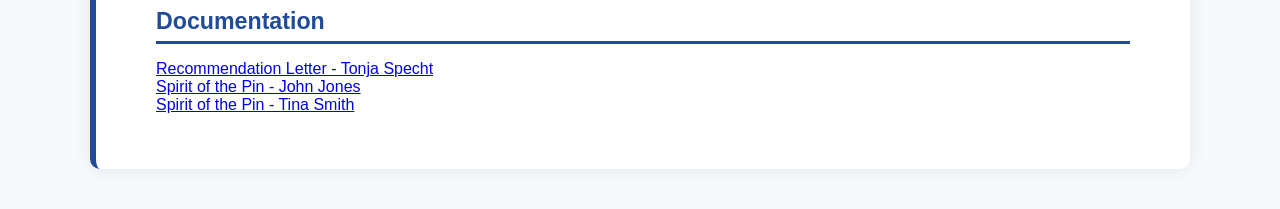
==== commit 558fb5ee: "Restore root Pages entry points and preview assets" ====
--- a/index.html
+++ b/index.html
@@ -5,6 +5,22 @@
   <meta charset="UTF-8">
   <meta name="viewport" content="width=device-width, initial-scale=1.0">
   <title>Micah Willins Resume</title>
+    <link rel="canonical" href="https://indatawetrust-mw.github.io/MicahWillins/">
+    <meta name="description" content="Micah Willins - Data and analytics leader focused on trusted metrics, executive insights, and data engineering modernization.">
+    <meta property="og:title" content="Micah Willins | Data and Analytics Leader">
+    <meta property="og:description" content="Data and analytics leadership, BI strategy, trusted metrics, and data engineering modernization.">
+    <meta property="og:url" content="https://indatawetrust-mw.github.io/MicahWillins/">
+    <meta property="og:type" content="website">
+    <meta property="og:image" content="https://indatawetrust-mw.github.io/MicahWillins/assets/social-preview.png">
+    <meta property="og:image:type" content="image/png">
+    <meta property="og:image:alt" content="Micah Willins data and analytics leadership resume preview">
+    <meta property="og:image:width" content="880">
+    <meta property="og:image:height" content="355">
+    <meta name="twitter:card" content="summary_large_image">
+    <meta name="twitter:title" content="Micah Willins | Data and Analytics Leader">
+    <meta name="twitter:description" content="Data and analytics leadership, BI strategy, trusted metrics, and data engineering modernization.">
+    <meta name="twitter:image" content="https://indatawetrust-mw.github.io/MicahWillins/assets/social-preview.png">
+    <meta name="twitter:image:alt" content="Micah Willins data and analytics leadership resume preview">
 
   <script async src="https://www.googletagmanager.com/gtag/js?id=G-QXJ3TKQQQ6"></script>
   <script>
@@ -72,6 +88,16 @@
         background: linear-gradient(90deg, #f6f9ff 0%, #eef8f6 100%);
     }
 
+    .top-banner-contact {
+        display: flex;
+        flex-wrap: wrap;
+        gap: 6px 12px;
+        align-items: center;
+        margin-left: 10px;
+        font-size: 0.92rem;
+        color: var(--bridge-steel);
+    }
+
     .top-banner-label {
         font-size: 0.9rem;
         color: var(--bridge-steel);
@@ -83,6 +109,7 @@
         display: flex;
         flex-wrap: wrap;
         gap: 8px;
+        margin-left: auto;
     }
 
     .top-banner-links a {
@@ -300,6 +327,12 @@
 
         .top-banner-links {
             width: 100%;
+            margin-left: 0;
+        }
+
+        .top-banner-contact {
+            width: 100%;
+            margin-left: 0;
         }
 
         .top-banner-links a {
@@ -376,28 +409,34 @@
 <body>
 <div class="container">
 
-<section class="top-banner" aria-label="Quick recruiter links">
-    <div class="top-banner-label">Recruiter Quick Links</div>
-    <nav class="top-banner-links" aria-label="Recruiter quick actions">
-        <a href="mailto:Micah.Willins.88@gmail.com">Email</a>
-        <a href="https://www.linkedin.com/in/indatawetrust-mw" target="_blank" rel="noopener noreferrer">LinkedIn</a>
-        <a href="https://indatawetrust-mw.github.io/MicahWillins/" target="_blank" rel="noopener noreferrer">View Hosted Resume</a>
-        <a href="Micah-Willins-ATS.html" target="_blank" rel="noopener noreferrer">View ATS Resume</a>
-        <a href="Micah-Willins-ATS.docx" download>Download ATS DOCX</a>
-        <a href="assets/Micah-Willins-Resume.pdf" class="pdf-download-link" data-download-filename="Micah-Willins-Resume.pdf" target="_blank" rel="noopener noreferrer">Download PDF</a>
-    </nav>
-</section>
-
 <div class="identity-block">
     <h1>Micah Willins</h1>
     <div class="title-line">Senior Data Engineer / Data &amp; Visualization Leader</div>
-    <div class="contact">
-        <span class="contact-item">(513) 313‑4820</span>
-        <span class="contact-item">|</span>
-        <span class="contact-item">Micah.Willins.88@gmail.com</span>
-        <span class="contact-item">|</span>
-        <span class="contact-item">Cincinnati, OH</span>
-    </div>
+    <section class="top-banner" aria-label="Resume contact and actions">
+        <div class="top-banner-contact" aria-label="Contact information">
+            <span class="contact-item">(513) 313‑4820</span>
+            <span class="contact-item">|</span>
+            <span class="contact-item">Micah.Willins.88@gmail.com</span>
+            <span class="contact-item">|</span>
+            <span class="contact-item">Cincinnati, OH</span>
+        </div>
+        <nav class="top-banner-links" aria-label="Resume actions">
+            <a href="mailto:Micah.Willins.88@gmail.com">Email</a>
+            <a href="https://www.linkedin.com/in/indatawetrust-mw" target="_blank" rel="noopener noreferrer">LinkedIn</a>
+            <div class="download-group" aria-label="Resume downloads">
+                <a href="Micah-Willins-ATS.docx" class="download-button word-button" download aria-label="Download Word document">
+                    <svg viewBox="0 0 24 24" width="18" height="18" aria-hidden="true" focusable="false">
+                        <path d="M14 3H7a2 2 0 0 0-2 2v14a2 2 0 0 0 2 2h10a2 2 0 0 0 2-2V8l-5-5zm1 7h-4V5l5 5zm-6 7h8v2H9v-2zm0-4h8v2H9v-2zm0-4h5v2H9V9z" fill="currentColor"/>
+                    </svg>
+                </a>
+                <a href="assets/Micah-Willins-Resume.pdf" class="download-button pdf-button" data-download-filename="Micah-Willins-Resume.pdf" target="_blank" rel="noopener noreferrer" aria-label="Download PDF document">
+                    <svg viewBox="0 0 24 24" width="18" height="18" aria-hidden="true" focusable="false">
+                        <path d="M7 2.75h7l4.25 4.25v14H7a2 2 0 0 1-2-2v-14a2 2 0 0 1 2-2zM14 2.75V7h4.25M12 10v7m0 0-3-3m3 3 3-3" fill="none" stroke="currentColor" stroke-width="1.8" stroke-linecap="round" stroke-linejoin="round"/>
+                    </svg>
+                </a>
+            </div>
+        </nav>
+    </section>
 </div>
 
 <div class="section-header">Career Summary</div>
@@ -856,3 +895,4 @@
 
 
 
+
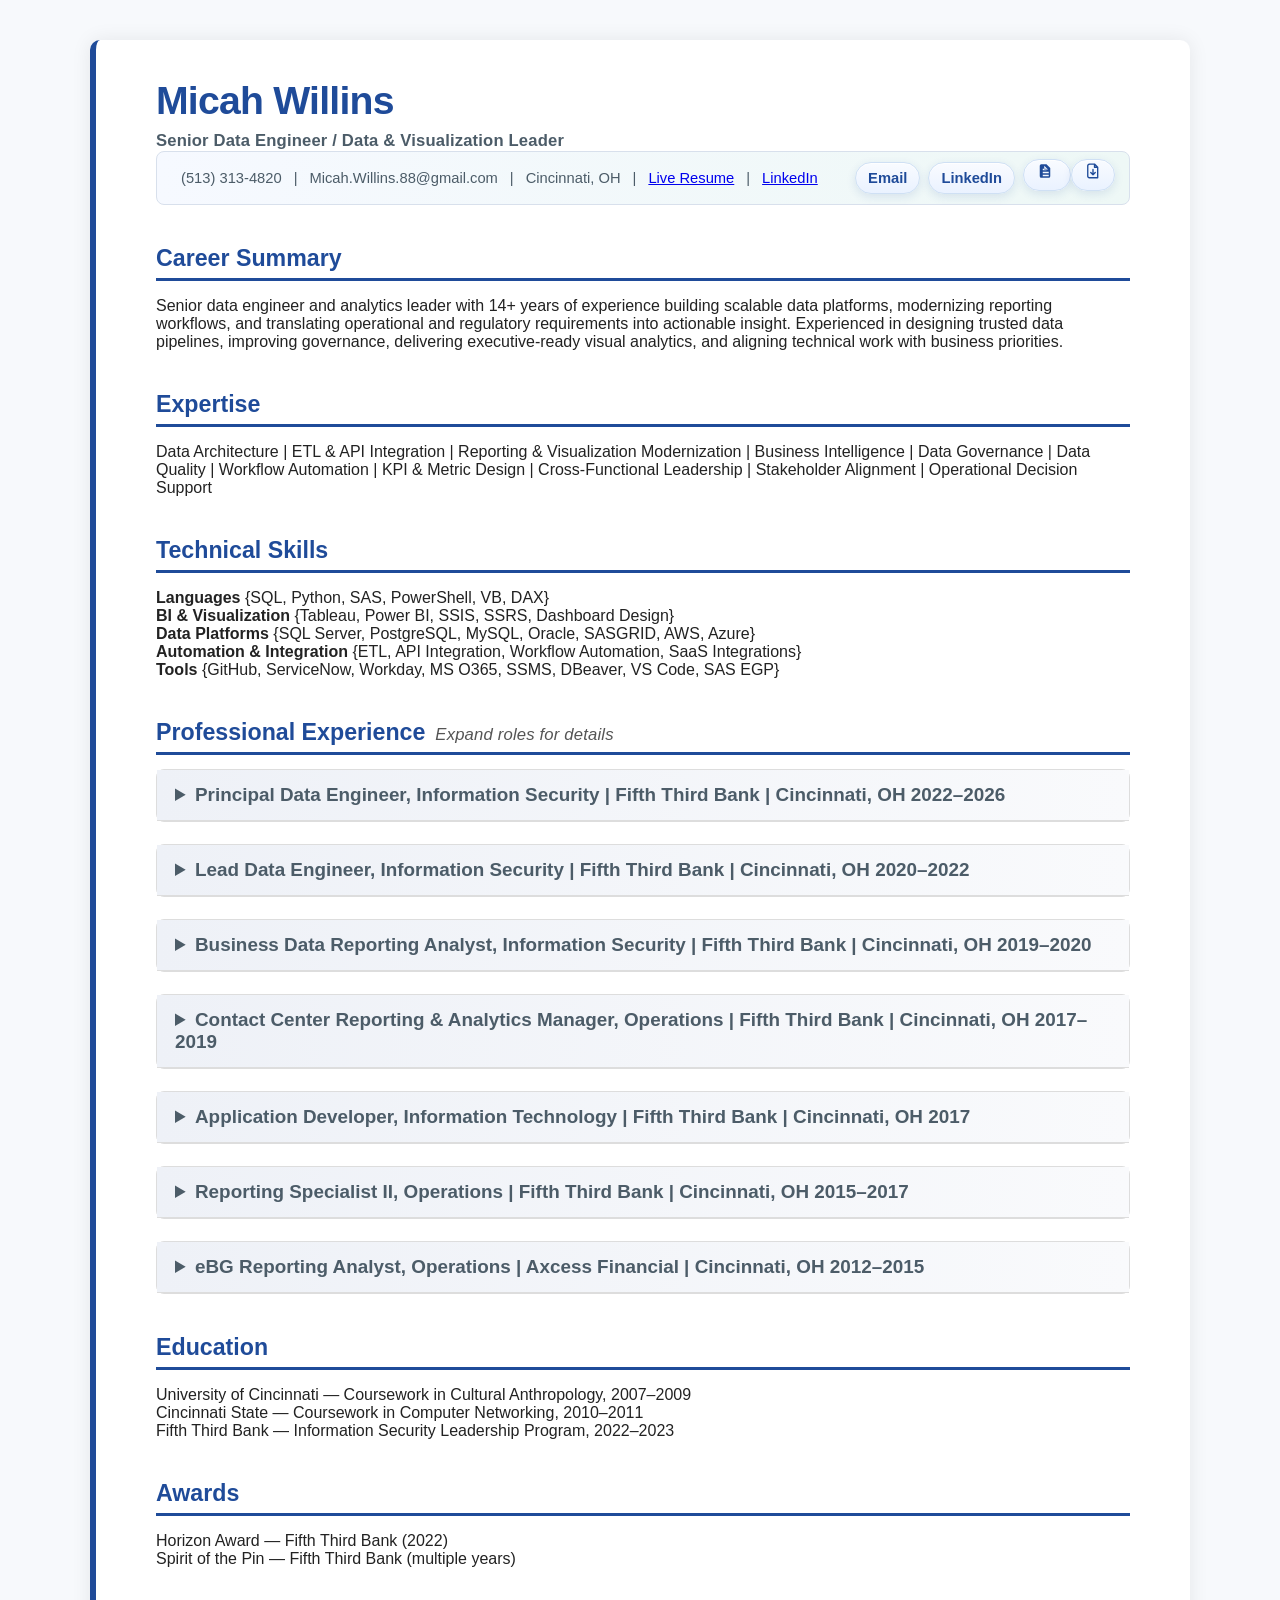
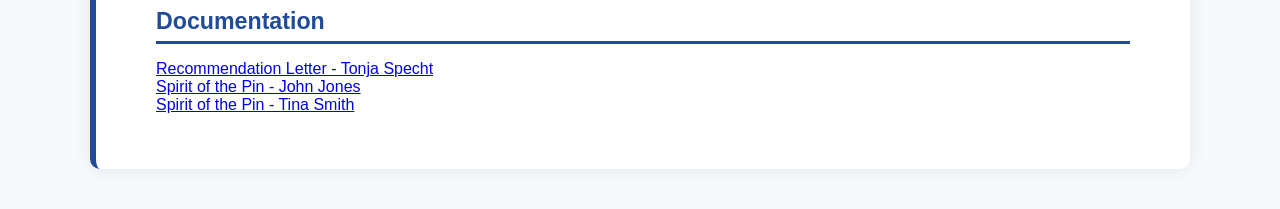
==== commit 8a4c79ad: "Publish one-page resume PDF and contact links" ====
--- a/index.html
+++ b/index.html
@@ -419,6 +419,10 @@
             <span class="contact-item">Micah.Willins.88@gmail.com</span>
             <span class="contact-item">|</span>
             <span class="contact-item">Cincinnati, OH</span>
+            <span class="contact-item">|</span>
+            <span class="contact-item"><a href="https://indatawetrust-mw.github.io/MicahWillins/">Live Resume</a></span>
+            <span class="contact-item">|</span>
+            <span class="contact-item"><a href="https://www.linkedin.com/in/indatawetrust-mw" target="_blank" rel="noopener noreferrer">LinkedIn</a></span>
         </div>
         <nav class="top-banner-links" aria-label="Resume actions">
             <a href="mailto:Micah.Willins.88@gmail.com">Email</a>
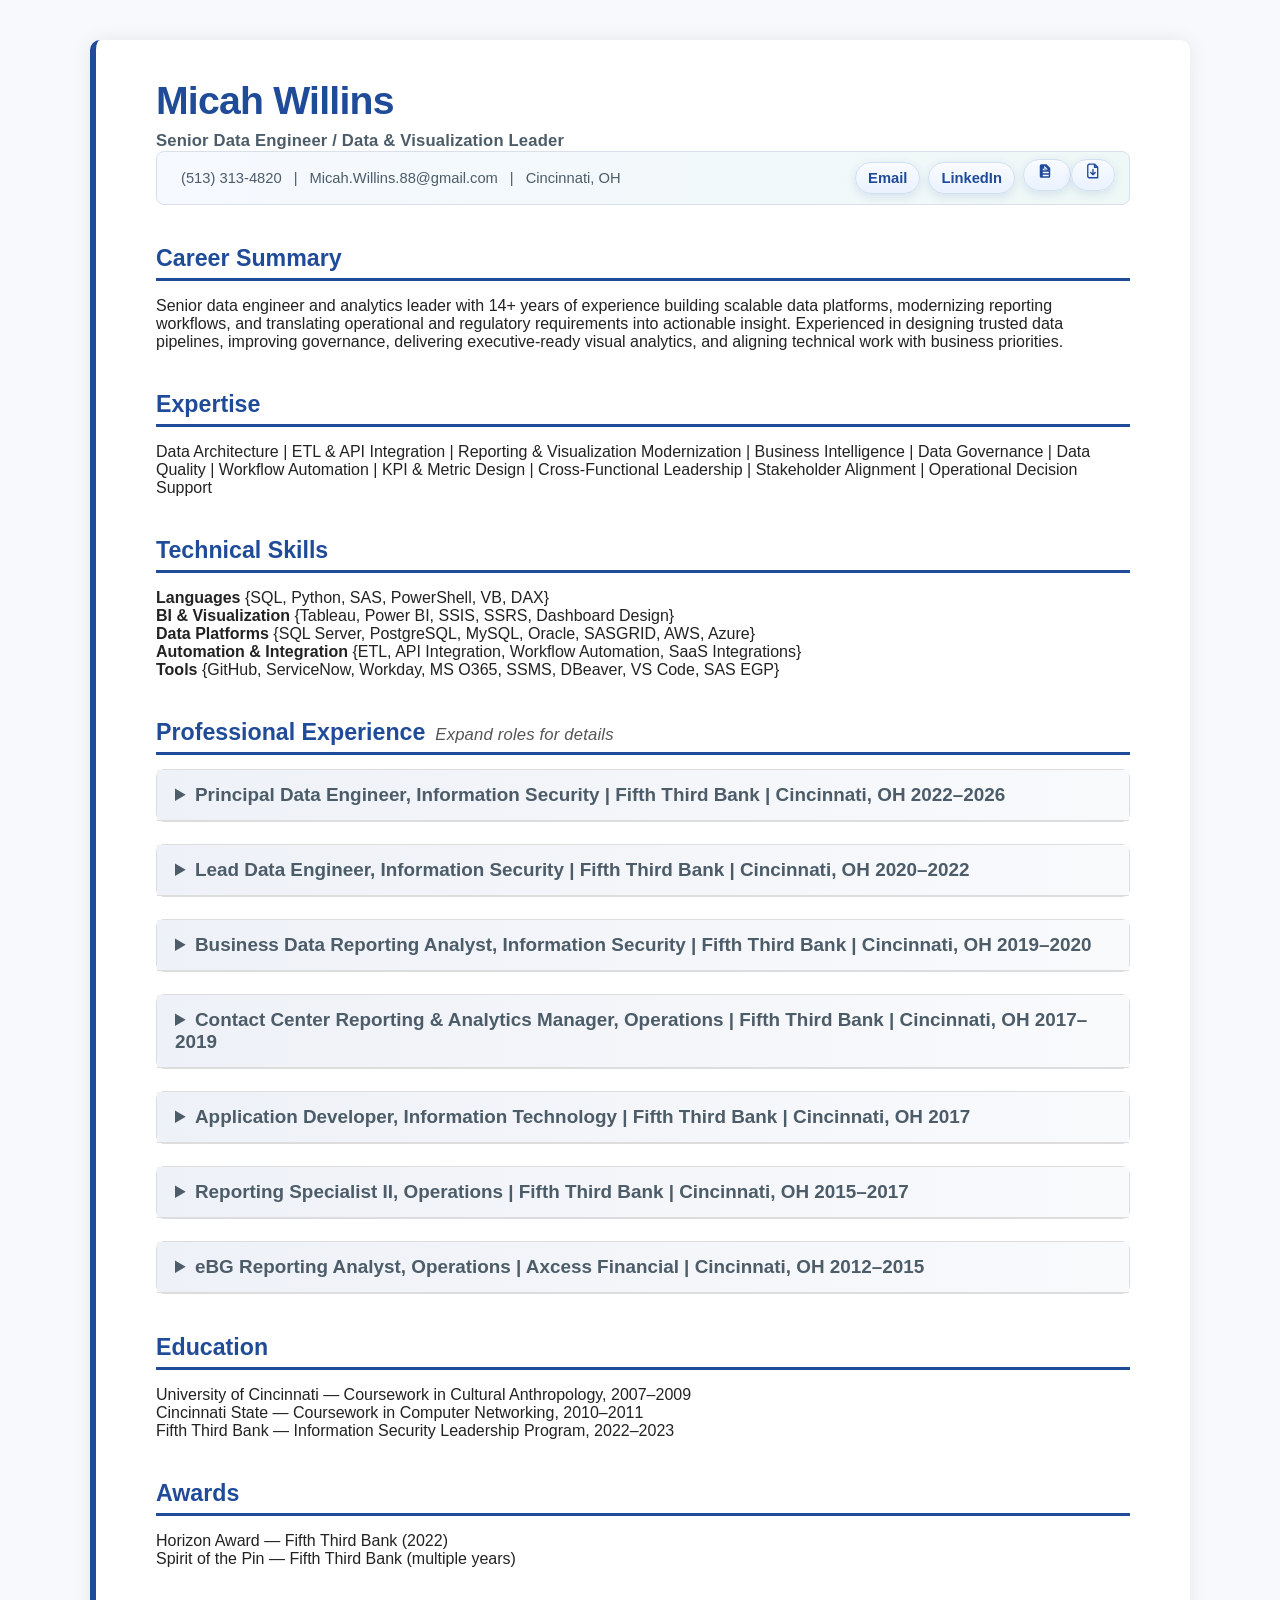
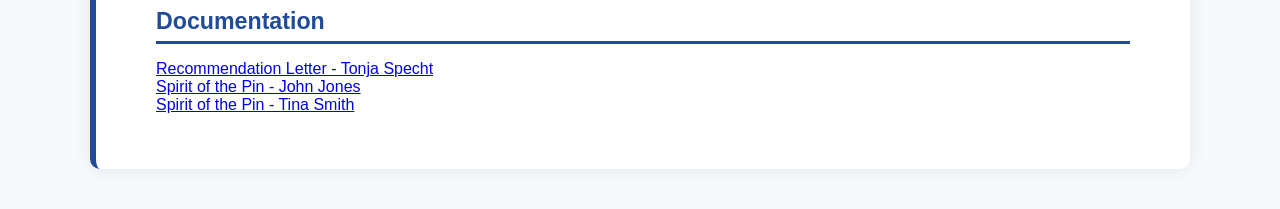
==== commit f03357fe: "Remove redundant LinkedIn contact text" ====
--- a/index.html
+++ b/index.html
@@ -419,10 +419,6 @@
             <span class="contact-item">Micah.Willins.88@gmail.com</span>
             <span class="contact-item">|</span>
             <span class="contact-item">Cincinnati, OH</span>
-            <span class="contact-item">|</span>
-            <span class="contact-item"><a href="https://indatawetrust-mw.github.io/MicahWillins/">Live Resume</a></span>
-            <span class="contact-item">|</span>
-            <span class="contact-item"><a href="https://www.linkedin.com/in/indatawetrust-mw" target="_blank" rel="noopener noreferrer">LinkedIn</a></span>
         </div>
         <nav class="top-banner-links" aria-label="Resume actions">
             <a href="mailto:Micah.Willins.88@gmail.com">Email</a>
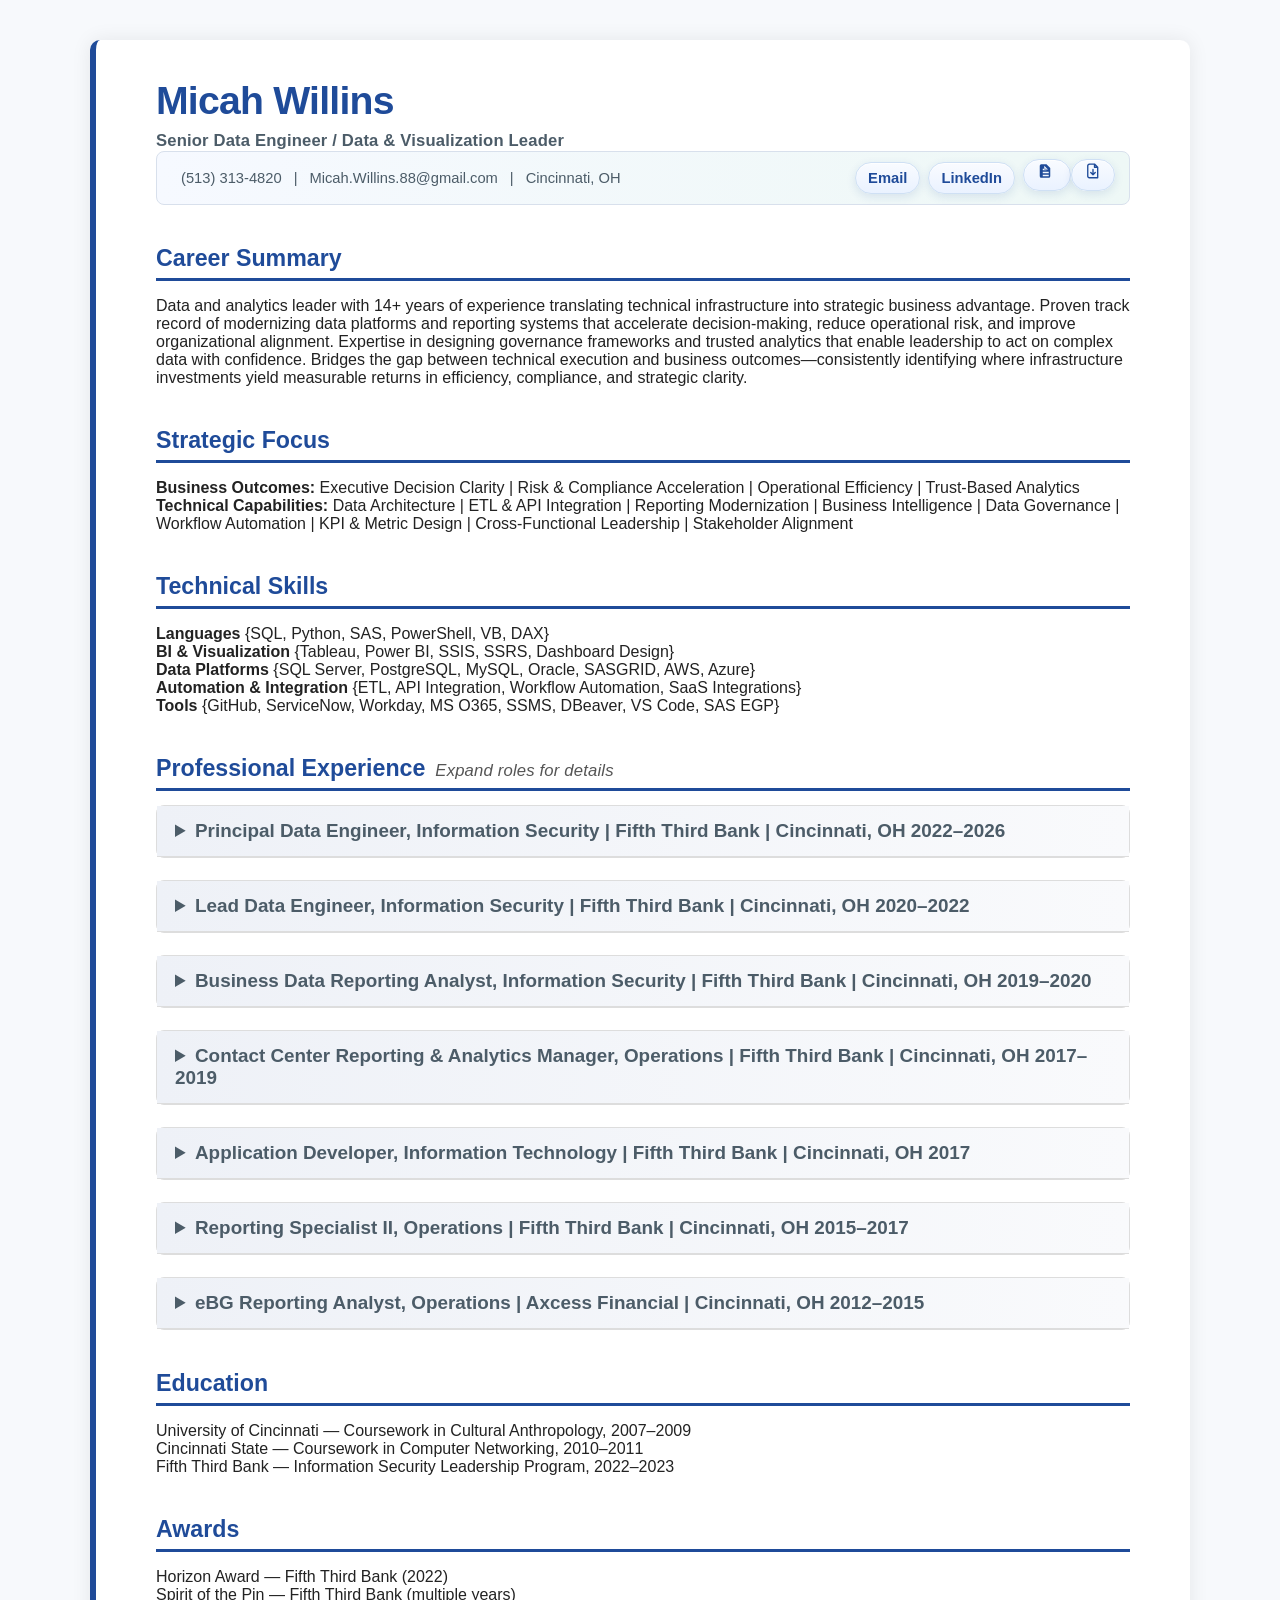
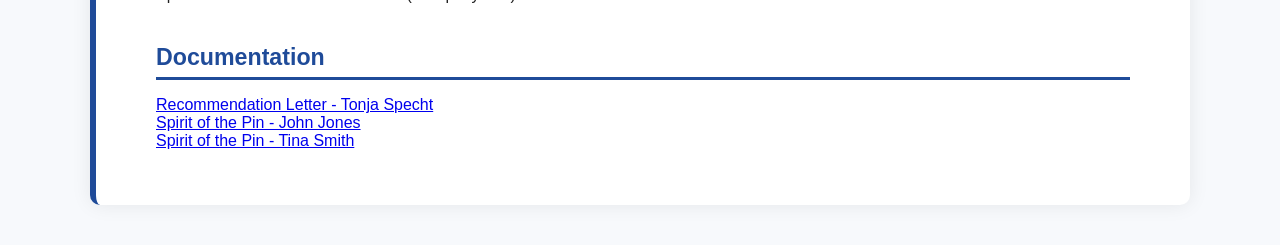
==== commit d6bc1d08: "Refresh resume with impact-driven narrative; add source-parsed ATS DOCX and summary-line PDF generat" ====
--- a/index.html
+++ b/index.html
@@ -440,10 +440,11 @@
 </div>
 
 <div class="section-header">Career Summary</div>
-<p>Senior data engineer and analytics leader with 14+ years of experience building scalable data platforms, modernizing reporting workflows, and translating operational and regulatory requirements into actionable insight. Experienced in designing trusted data pipelines, improving governance, delivering executive-ready visual analytics, and aligning technical work with business priorities.</p>
-
-<div class="section-header">Expertise</div>
-<p>Data Architecture | ETL & API Integration | Reporting & Visualization Modernization | Business Intelligence | Data Governance | Data Quality | Workflow Automation | KPI & Metric Design | Cross-Functional Leadership | Stakeholder Alignment | Operational Decision Support</p>
+<p>Data and analytics leader with 14+ years of experience translating technical infrastructure into strategic business advantage. Proven track record of modernizing data platforms and reporting systems that accelerate decision-making, reduce operational risk, and improve organizational alignment. Expertise in designing governance frameworks and trusted analytics that enable leadership to act on complex data with confidence. Bridges the gap between technical execution and business outcomes—consistently identifying where infrastructure investments yield measurable returns in efficiency, compliance, and strategic clarity.</p>
+
+<div class="section-header">Strategic Focus</div>
+<p><b>Business Outcomes:</b> Executive Decision Clarity | Risk & Compliance Acceleration | Operational Efficiency | Trust-Based Analytics<br>
+<b>Technical Capabilities:</b> Data Architecture | ETL & API Integration | Reporting Modernization | Business Intelligence | Data Governance | Workflow Automation | KPI & Metric Design | Cross-Functional Leadership | Stakeholder Alignment</p>
 
 <div class="section-header">Technical Skills</div>
 <p>
@@ -460,14 +461,14 @@
 <details open>
 <summary>Principal Data Engineer, Information Security | Fifth Third Bank | Cincinnati, OH 2022–2026</summary>
 <div>
-<p><strong>Enterprise Data, Visualization & Reporting Modernization</strong></p>
+<p><strong>Strategic Analytics: From Visibility to Action</strong></p>
 <ul class="docx-outline">
-    <li>Led enterprise metric and reporting modernization in a regulated financial environment, improving governance, accountability, and executive visibility.</li>
-    <li>Drove a Tableau-to-Power BI transformation, standardizing reporting patterns and improving consistency for operational and leadership stakeholders.</li>
-    <li>Designed and delivered executive-facing visualizations and KPI frameworks that translated complex security data into clear, decision-ready narratives.</li>
-    <li>Resolved cross-functional data quality and identity issues across AD, LDAP, and Entra ID to improve trust in critical reporting pipelines.</li>
-    <li>Built automated validation and reconciliation workflows that reduced manual remediation and increased confidence in metric delivery.</li>
-    <li>Partnered across teams to align technical execution with business needs while mentoring co-op and contractor resources to maintain continuity on critical programs.</li>
+    <li><strong>Modernized enterprise reporting to accelerate risk decision-making:</strong> Led enterprise metric and reporting transformation in a regulated financial environment—repositioning data from compliance checkbox to strategic asset. Enabled leadership to detect and respond to security trends faster, improving the organization's ability to manage regulatory and operational risk.</li>
+    <li><strong>Unified reporting platform to drive stakeholder alignment:</strong> Executed Tableau-to-Power BI transformation, standardizing reporting patterns across operational and leadership audiences. Result: Single source of truth for security metrics reduced cross-functional friction and accelerated consensus on priority issues.</li>
+    <li><strong>Translated complexity into clarity for decision-makers:</strong> Designed executive-facing visualizations and KPI frameworks that distilled complex security data into clear, decision-ready narratives. Enabled non-technical leaders to grasp security posture and act with confidence.</li>
+    <li><strong>Built trust through data quality:</strong> Resolved cross-functional identity issues across AD, LDAP, and Entra ID infrastructure—eliminating data quality bottlenecks that undermined confidence in critical reporting. Improved metric reliability and reduced manual workarounds by teams.</li>
+    <li><strong>Scaled efficiency through automation:</strong> Built automated validation and reconciliation workflows that eliminated routine manual remediation, freeing team bandwidth for strategic work and reducing error rates in metric delivery.</li>
+    <li><strong>Extended impact through leadership:</strong> Mentored co-op and contractor resources in data engineering practices, scaling the team's capacity to deliver on critical programs while building organizational knowledge for long-term continuity.</li>
 </ul>
 </div>
 </details>
@@ -476,13 +477,13 @@
 <details>
 <summary>Lead Data Engineer, Information Security | Fifth Third Bank | Cincinnati, OH 2020–2022</summary>
 <div>
-<p><strong>Automation, Compliance Reporting & Platform Modernization</strong></p>
+<p><strong>Platform Modernization as Risk Mitigation</strong></p>
 <ul class="docx-outline">
-    <li>Built and automated SAS-based warehouse and reporting workflows using REST APIs and PowerShell orchestration to improve reliability and reduce manual processing.</li>
-    <li>Delivered compliance, audit, and risk analytics to support governance decisions and executive reporting across information security teams.</li>
-    <li>Created reporting structures and visual explanations that made complex compliance data accessible to non-technical stakeholders and leadership.</li>
-    <li>Led platform modernization and environment hardening to improve scalability, reduce maintenance burden, and strengthen operational stability.</li>
-    <li>Developed delivery practices and mentoring frameworks that improved team efficiency, supportability, and execution quality across reporting programs.</li>
+    <li><strong>Eliminated operational risk through automation:</strong> Architected and automated SAS-based warehouse and reporting workflows using REST APIs and PowerShell orchestration. Eliminated manual processing bottlenecks—reducing human error in compliance reporting and freeing security operations to focus on investigative work.</li>
+    <li><strong>Strengthened governance decisions with reliable analytics:</strong> Delivered compliance, audit, and risk analytics that enabled leadership and governance teams to make decisions backed by dependable data. Positioned compliance reporting as a strategic lever for enterprise risk management.</li>
+    <li><strong>Made complexity accessible to non-technical decision-makers:</strong> Translated dense compliance datasets into clear reporting structures and visual narratives that enabled executives and stakeholders to understand risk posture without technical training.</li>
+    <li><strong>Built for scale and sustainability:</strong> Led platform modernization and environment hardening that not only improved scalability but reduced the maintenance burden on teams—allowing future focus on innovation rather than technical debt.</li>
+    <li><strong>Built team capability for sustained delivery:</strong> Established delivery practices and mentoring frameworks that improved how the team worked together. Result: Higher execution quality, better supportability, and reduced dependency on individual contributors.</li>
 </ul>
 </div>
 </details>
@@ -491,11 +492,11 @@
 <details>
 <summary>Business Data Reporting Analyst, Information Security | Fifth Third Bank | Cincinnati, OH 2019–2020</summary>
 <div>
-<p><strong>Metric Program Development, Data Storytelling & Governance</strong></p>
+<p><strong>Foundation for Trusted Security Analytics</strong></p>
 <ul class="docx-outline">
-    <li>Expanded and redesigned the information security metric program to create more reliable reporting processes for leadership and operational stakeholders.</li>
-    <li>Transformed ad hoc Excel workflows into a repeatable data pipeline using directory-based ingestion, NAS storage, and SAS Grid processing.</li>
-    <li>Built reporting and visualization structures that turned raw technical metrics into clearer decision narratives for security, risk, and governance teams.</li>
+    <li><strong>Redesigned metrics program for business alignment:</strong> Expanded and rebuilt the information security metric program from the ground up—shifting from ad hoc reporting to repeatable, reliable processes that enabled leadership and operational teams to drive decisions consistently.</li>
+    <li><strong>Scaled metrics without scaling manual effort:</strong> Transformed fragmented Excel workflows into a unified data pipeline using directory-based ingestion, NAS storage, and SAS Grid processing. Eliminated manual reconciliation overhead and created foundation for enterprise-scale reporting.</li>
+    <li><strong>Connected technical metrics to business narratives:</strong> Built reporting and visualization structures that translated raw technical metrics into clear decision narratives—helping security and risk teams communicate priorities and progress to executives in business terms.</li>
 </ul>
 </div>
 </details>
@@ -504,13 +505,13 @@
 <details>
 <summary>Contact Center Reporting & Analytics Manager, Operations | Fifth Third Bank | Cincinnati, OH 2017–2019</summary>
 <div>
-<p><strong>Operational Analytics, KPI Design & Team Leadership</strong></p>
+<p><strong>Analytics-Driven Operational Excellence</strong></p>
 <ul class="docx-outline">
-    <li>Led reporting and analytics for customer operations, providing leadership with actionable performance metrics and process improvement guidance.</li>
-    <li>Built and supported an internal analytics platform used to monitor operational efficiency, service quality, and customer experience outcomes.</li>
-    <li>Created dashboards and visual performance views that translated operational data into clear management narratives for both frontline and executive audiences.</li>
-    <li>Partnered with IT, vendors, and business leaders to implement speech analytics and identity verification solutions that increased visibility and improved customer experience.</li>
-    <li>Managed direct reports and coordinated cross-functional execution across operational and technology teams.</li>
+    <li><strong>Transformed operations through data-driven leadership:</strong> Led reporting and analytics for customer operations, translating operational metrics into actionable guidance that helped leadership optimize staffing, improve quality, and drive down costs.</li>
+    <li><strong>Built shared visibility across the organization:</strong> Designed and supported an internal analytics platform that unified operational efficiency, service quality, and customer experience metrics. Enabled frontline supervisors and executives to see the same data story and align on priorities.</li>
+    <li><strong>Made performance tangible across all levels:</strong> Created dashboards and visual performance views that told operational stories differently for frontline teams and executives—helping each audience understand their role in organizational success.</li>
+    <li><strong>Leveraged technology for competitive advantage:</strong> Partnered across IT, vendors, and business leadership to implement speech analytics and identity verification solutions—giving operations new insights into customer interactions, enabling faster issue identification and improving customer experience outcomes.</li>
+    <li><strong>Built high-performing team culture:</strong> Managed direct reports and orchestrated cross-functional execution, creating an environment where analytical thinking became embedded in operational decision-making.</li>
 </ul>
 </div>
 </details>
@@ -531,12 +532,12 @@
 <details>
 <summary>Reporting Specialist II, Operations | Fifth Third Bank | Cincinnati, OH 2015–2017</summary>
 <div>
-<p><strong>Operational Reporting, Dashboarding & Data Mining</strong></p>
+<p><strong>Democratizing Data for Faster Decisions</strong></p>
 <ul class="docx-outline">
-    <li>Created and maintained BI and operational reporting solutions for customer service, workforce, and performance metrics using SSIS and SSRS.</li>
-    <li>Developed self-service reporting capabilities that expanded access to scorecards, trend analysis, and workforce metrics across the organization.</li>
-    <li>Built operational dashboards and visual analyses that helped leaders understand performance patterns and respond quickly to emerging issues.</li>
-    <li>Applied data mining techniques to detect anomalies and outliers, enabling teams to address issues before they affected performance.</li>
+    <li><strong>Centralized operational visibility through reporting modernization:</strong> Created and maintained BI and operational reporting solutions (SSIS/SSRS) that unified customer service, workforce, and performance metrics. Eliminated the need for multiple reporting systems and reduced confusion about "single source of truth."</li>
+    <li><strong>Enabled faster decisions at all levels:</strong> Developed self-service reporting capabilities that gave team members and leaders direct access to scorecards, trend analysis, and workforce metrics—reducing time between question and answer, enabling faster decision velocity.</li>
+    <li><strong>Built real-time operational awareness:</strong> Designed operational dashboards and visual analyses that revealed performance patterns in real-time, helping leaders spot emerging issues and respond proactively rather than reactively.</li>
+    <li><strong>Turned anomalies into action:</strong> Applied data mining techniques to detect anomalies and outliers in operational data—enabling teams to identify and fix issues before they cascaded into performance problems.</li>
 </ul>
 </div>
 </details>
@@ -545,11 +546,11 @@
 <details>
 <summary>eBG Reporting Analyst, Operations | Axcess Financial | Cincinnati, OH 2012–2015</summary>
 <div>
-<p><strong>Reporting Automation & Operations Analytics</strong></p>
+<p><strong>Building Operational Intelligence from Ground Up</strong></p>
 <ul class="docx-outline">
-    <li>Built scorecard, incentive, and workforce reporting solutions that improved visibility into operational performance and key drivers.</li>
-    <li>Automated payroll and operational reporting workflows, reducing manual effort and improving consistency across stakeholder groups.</li>
-    <li>Translated business requirements into repeatable reporting products that supported customer service operations and leadership decisions.</li>
+    <li><strong>Aligned incentives with business priorities through analytics:</strong> Built scorecard and incentive reporting solutions that connected pay to performance metrics and business drivers—making it clear to teams how their work contributed to organizational goals.</li>
+    <li><strong>Reduced operational overhead through automation:</strong> Automated payroll and operational reporting workflows, eliminating routine manual processing. Freed finance and operations teams to focus on analysis and decision-making rather than data movement.</li>
+    <li><strong>Delivered repeatability as competitive advantage:</strong> Translated business requirements into repeatable reporting products that reliably supported operational and leadership decisions—reducing the cost per decision and enabling consistency at scale.</li>
 </ul>
 </div>
 </details>
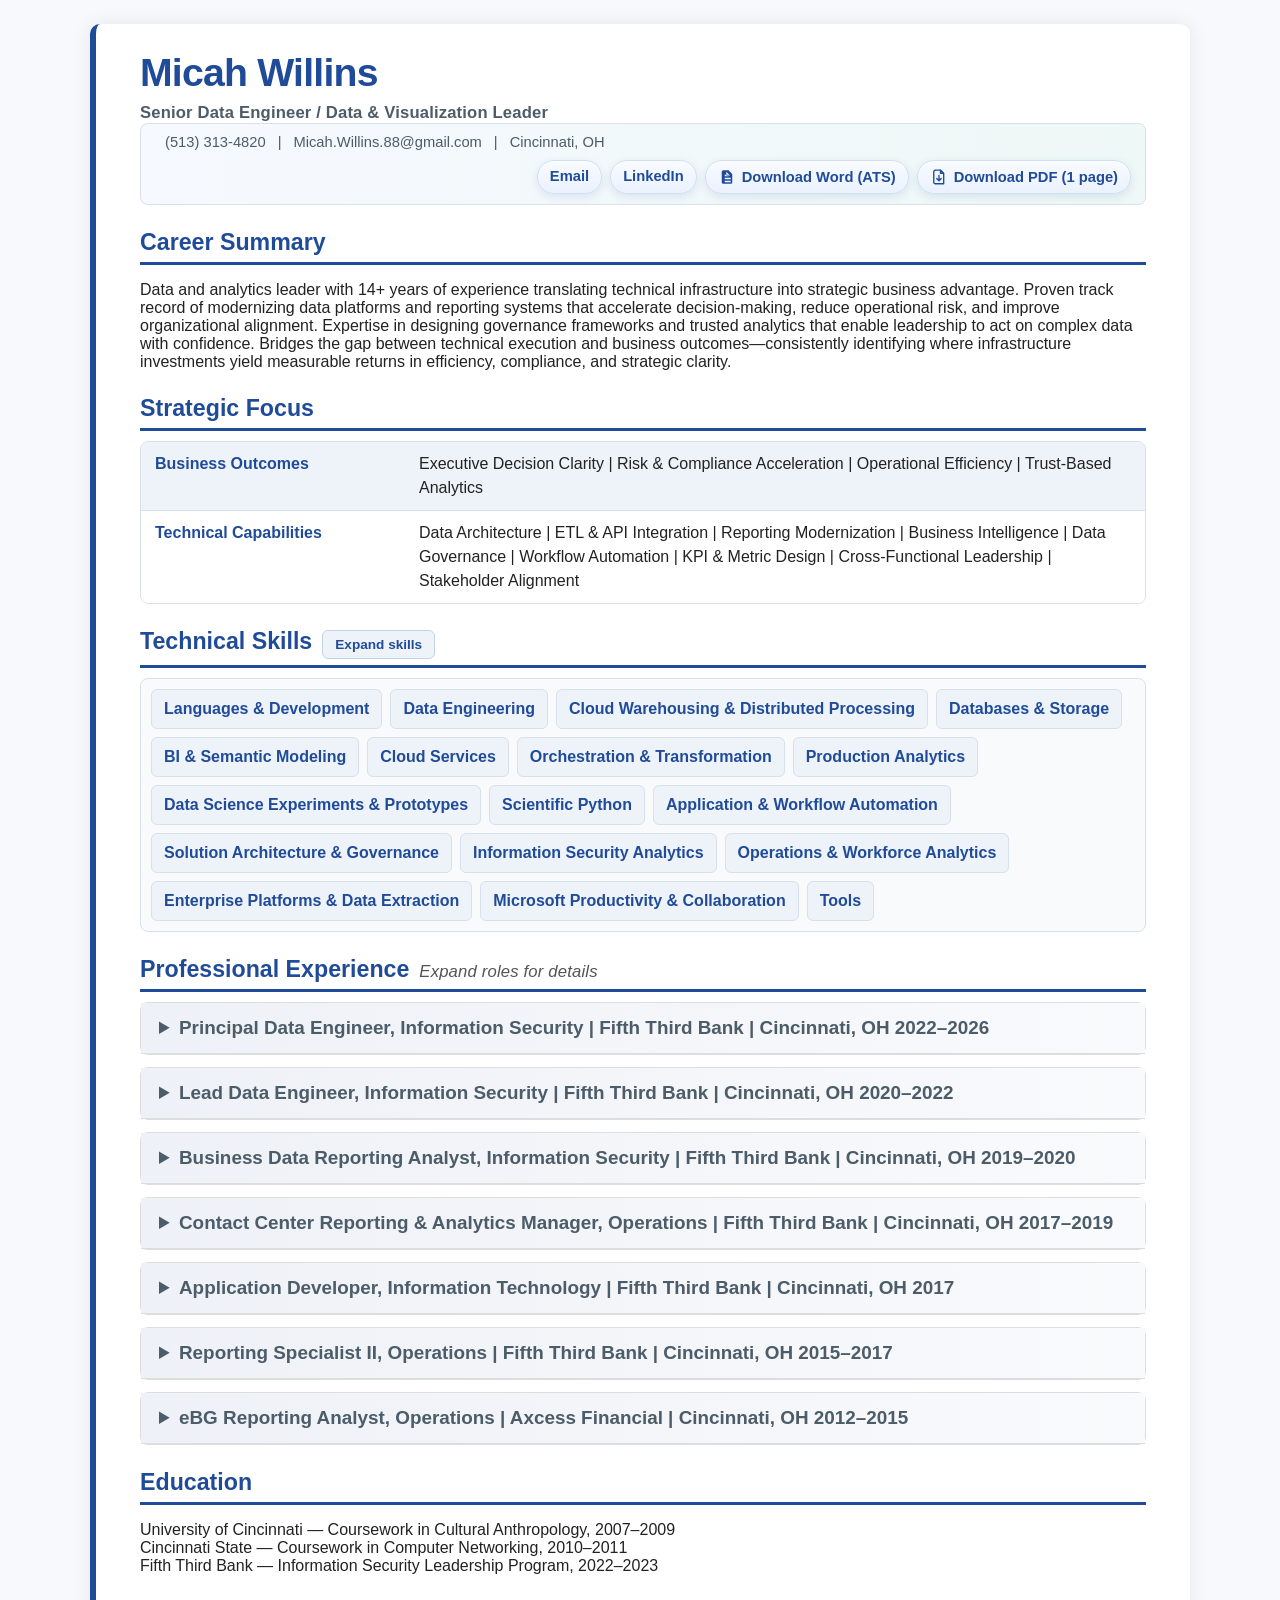
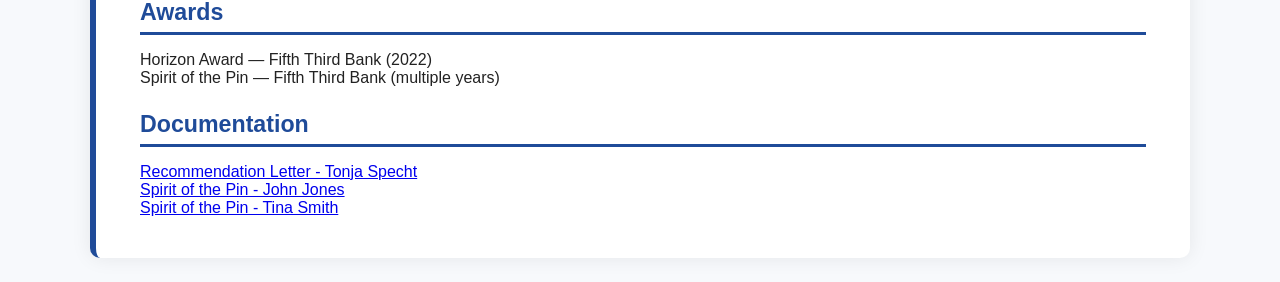
==== commit 277d8681: "Publish refined resume site with detailed ATS and one-page PDF downloads Expand confirmed skills and" ====
--- a/index.html
+++ b/index.html
@@ -67,9 +67,9 @@
     .container {
         width: min(1100px, calc(100vw - 32px));
         max-width: 1100px;
-        margin: clamp(12px, 4vw, 40px) auto;
+        margin: clamp(12px, 2vw, 24px) auto;
         background: #fff;
-        padding: clamp(20px, 3vw, 40px) clamp(18px, 5vw, 60px);
+        padding: clamp(18px, 2vw, 28px) clamp(18px, 4vw, 44px);
         box-shadow: 0 0 20px rgba(0,0,0,0.08);
         border-radius: 10px;
         border-left: 6px solid var(--bit-blue);
@@ -134,7 +134,7 @@
     }
 
     .identity-block {
-        margin-bottom: 18px;
+        margin-bottom: 12px;
     }
 
     h1 {
@@ -180,8 +180,8 @@
         flex-wrap: wrap;
         font-size: 1.45em;
         font-weight: 600;
-        margin-top: 40px;
-        margin-bottom: 14px;
+        margin-top: 24px;
+        margin-bottom: 10px;
         padding-bottom: 6px;
         border-bottom: 3px solid var(--bit-blue);
         color: var(--bit-blue);
@@ -195,11 +195,132 @@
         letter-spacing: 0.01em;
     }
 
+    .career-summary {
+        font-family: "Aptos Display", "Aptos", "Segoe UI", sans-serif;
+    }
+
+    .section-copy {
+        font-family: "Aptos Narrow", "Aptos", "Segoe UI", sans-serif;
+    }
+
+    .banded-list {
+        margin: 0;
+        border: 1px solid #d8e0ec;
+        border-radius: 8px;
+        overflow: hidden;
+        line-height: 1.5;
+    }
+
+    .banded-row {
+        display: grid;
+        grid-template-columns: minmax(0, 15rem) minmax(0, 1fr);
+        gap: 8px 24px;
+        padding: 10px 14px;
+        background: #fff;
+        break-inside: avoid;
+    }
+
+    .banded-row:nth-child(odd) {
+        background: #eef3fa;
+    }
+
+    .banded-row + .banded-row {
+        border-top: 1px solid #d8e0ec;
+    }
+
+    .banded-row dt {
+        font-family: "Aptos Display", "Aptos", "Segoe UI", sans-serif;
+        font-weight: 700;
+        color: var(--bit-blue);
+    }
+
+    .banded-row dd {
+        font-family: "Aptos Narrow", "Aptos", "Segoe UI", sans-serif;
+        margin: 0;
+        min-width: 0;
+        overflow-wrap: anywhere;
+    }
+
+    .download-group {
+        display: flex;
+        flex-wrap: wrap;
+        gap: 8px;
+    }
+
+    .top-banner-links .download-button {
+        display: inline-flex;
+        align-items: center;
+        gap: 6px;
+    }
+
+    .skills-toggle {
+        margin-left: 0;
+        padding: 6px 12px;
+        border: 1px solid #c5d3e7;
+        border-radius: 6px;
+        background: #eef3fa;
+        color: var(--bit-blue);
+        font: 600 0.85rem "Aptos Display", "Aptos", "Segoe UI", sans-serif;
+        cursor: pointer;
+    }
+
+    .skills-toggle:hover {
+        background: #dfe9f7;
+    }
+
+    .skills-toggle:focus-visible {
+        outline: 2px solid var(--bit-blue);
+        outline-offset: 3px;
+    }
+
+    @media screen {
+        #technical-skills.is-collapsed {
+            display: flex;
+            flex-wrap: wrap;
+            gap: 8px;
+            padding: 10px;
+            background: #f9fafc;
+        }
+
+        #technical-skills.is-collapsed .banded-row {
+            display: block;
+            padding: 7px 12px;
+            border: 1px solid #d8e0ec;
+            border-radius: 6px;
+            background: #eef3fa;
+            max-width: 100%;
+            overflow-wrap: anywhere;
+        }
+
+        #technical-skills.is-collapsed dd {
+            display: none;
+        }
+    }
+
+    @media (max-width: 700px) {
+        .banded-row {
+            grid-template-columns: minmax(0, 1fr);
+            gap: 4px;
+            padding: 10px 12px;
+        }
+    }
+
+    @media print {
+        .skills-toggle {
+            display: none;
+        }
+
+        .banded-row {
+            print-color-adjust: exact;
+            -webkit-print-color-adjust: exact;
+        }
+    }
+
     /* ===========================
        COLLAPSIBLE SECTIONS
        =========================== */
     details {
-        margin-bottom: 22px;
+        margin-bottom: 12px;
         border-radius: 8px;
         background: var(--band-even);
         border: 1px solid #ddd;
@@ -212,6 +333,7 @@
     }
 
     summary {
+        font-family: "Aptos Display", "Aptos", "Segoe UI", sans-serif;
         padding: 14px 18px;
         font-size: 1.18em;
         font-weight: 600;
@@ -424,15 +546,17 @@
             <a href="mailto:Micah.Willins.88@gmail.com">Email</a>
             <a href="https://www.linkedin.com/in/indatawetrust-mw" target="_blank" rel="noopener noreferrer">LinkedIn</a>
             <div class="download-group" aria-label="Resume downloads">
-                <a href="Micah-Willins-ATS.docx" class="download-button word-button" download aria-label="Download Word document">
+                <a href="Micah-Willins-ATS.docx" class="download-button word-button" download="Micah-Willins-ATS.docx" aria-label="Download Word document">
                     <svg viewBox="0 0 24 24" width="18" height="18" aria-hidden="true" focusable="false">
                         <path d="M14 3H7a2 2 0 0 0-2 2v14a2 2 0 0 0 2 2h10a2 2 0 0 0 2-2V8l-5-5zm1 7h-4V5l5 5zm-6 7h8v2H9v-2zm0-4h8v2H9v-2zm0-4h5v2H9V9z" fill="currentColor"/>
                     </svg>
+                    <span>Download Word (ATS)</span>
                 </a>
-                <a href="assets/Micah-Willins-Resume.pdf" class="download-button pdf-button" data-download-filename="Micah-Willins-Resume.pdf" target="_blank" rel="noopener noreferrer" aria-label="Download PDF document">
+                <a href="assets/Micah-Willins-Resume.pdf" class="download-button pdf-button" download="Micah-Willins-Resume.pdf" aria-label="Download PDF document">
                     <svg viewBox="0 0 24 24" width="18" height="18" aria-hidden="true" focusable="false">
                         <path d="M7 2.75h7l4.25 4.25v14H7a2 2 0 0 1-2-2v-14a2 2 0 0 1 2-2zM14 2.75V7h4.25M12 10v7m0 0-3-3m3 3 3-3" fill="none" stroke="currentColor" stroke-width="1.8" stroke-linecap="round" stroke-linejoin="round"/>
                     </svg>
+                    <span>Download PDF (1 page)</span>
                 </a>
             </div>
         </nav>
@@ -440,20 +564,91 @@
 </div>
 
 <div class="section-header">Career Summary</div>
-<p>Data and analytics leader with 14+ years of experience translating technical infrastructure into strategic business advantage. Proven track record of modernizing data platforms and reporting systems that accelerate decision-making, reduce operational risk, and improve organizational alignment. Expertise in designing governance frameworks and trusted analytics that enable leadership to act on complex data with confidence. Bridges the gap between technical execution and business outcomes—consistently identifying where infrastructure investments yield measurable returns in efficiency, compliance, and strategic clarity.</p>
+<p class="career-summary">Data and analytics leader with 14+ years of experience translating technical infrastructure into strategic business advantage. Proven track record of modernizing data platforms and reporting systems that accelerate decision-making, reduce operational risk, and improve organizational alignment. Expertise in designing governance frameworks and trusted analytics that enable leadership to act on complex data with confidence. Bridges the gap between technical execution and business outcomes—consistently identifying where infrastructure investments yield measurable returns in efficiency, compliance, and strategic clarity.</p>
 
 <div class="section-header">Strategic Focus</div>
-<p><b>Business Outcomes:</b> Executive Decision Clarity | Risk & Compliance Acceleration | Operational Efficiency | Trust-Based Analytics<br>
-<b>Technical Capabilities:</b> Data Architecture | ETL & API Integration | Reporting Modernization | Business Intelligence | Data Governance | Workflow Automation | KPI & Metric Design | Cross-Functional Leadership | Stakeholder Alignment</p>
+<dl class="banded-list">
+    <div class="banded-row">
+        <dt>Business Outcomes</dt>
+        <dd>Executive Decision Clarity | Risk &amp; Compliance Acceleration | Operational Efficiency | Trust-Based Analytics</dd>
+    </div>
+    <div class="banded-row">
+        <dt>Technical Capabilities</dt>
+        <dd>Data Architecture | ETL &amp; API Integration | Reporting Modernization | Business Intelligence | Data Governance | Workflow Automation | KPI &amp; Metric Design | Cross-Functional Leadership | Stakeholder Alignment</dd>
+    </div>
+</dl>
 
 <div class="section-header">Technical Skills</div>
-<p>
-<b>Languages</b> {SQL, Python, SAS, PowerShell, VB, DAX}<br>
-<b>BI & Visualization</b> {Tableau, Power BI, SSIS, SSRS, Dashboard Design}<br>
-<b>Data Platforms</b> {SQL Server, PostgreSQL, MySQL, Oracle, SASGRID, AWS, Azure}<br>
-<b>Automation & Integration</b> {ETL, API Integration, Workflow Automation, SaaS Integrations}<br>
-<b>Tools</b> {GitHub, ServiceNow, Workday, MS O365, SSMS, DBeaver, VS Code, SAS EGP}
-</p>
+<dl class="banded-list" id="technical-skills">
+    <div class="banded-row">
+        <dt>Languages &amp; Development</dt>
+        <dd>SQL, Python, SAS, PowerShell, Visual Basic, VBA, VB.NET, FastAPI, Docker</dd>
+    </div>
+    <div class="banded-row">
+        <dt>Data Engineering</dt>
+        <dd>ETL/ELT, REST APIs, SaaS Integration, Pipeline Orchestration, Incremental Loads, Change Detection, Reconciliation, Error Handling, Dimensional Modeling, Query Tuning</dd>
+    </div>
+    <div class="banded-row">
+        <dt>Cloud Warehousing &amp; Distributed Processing</dt>
+        <dd>Snowflake (Snowpipe, External Stages, Tasks, Streams, Warehouse &amp; Access Management), Databricks, PySpark, Delta Lake; working knowledge: Amazon Redshift, Google BigQuery</dd>
+    </div>
+    <div class="banded-row">
+        <dt>Databases &amp; Storage</dt>
+        <dd>SAS Grid (SASGRID) Development &amp; Administration, SQLite, NoSQL (MongoDB); querying/connectivity: SQL Server, PostgreSQL, MySQL, Oracle; working knowledge: Elasticsearch; familiarity: Teradata, IBM DB2, Hadoop/Hive</dd>
+    </div>
+    <div class="banded-row">
+        <dt>BI &amp; Semantic Modeling</dt>
+        <dd>Power BI, DAX, Power Query (M), Star Schemas, Semantic Models, Dashboard Design, Row-Level Security, SSRS; Microsoft Access, SAP BusinessObjects (SAP BOBJ), SAP Analytics Cloud (SAC): Visualization Development, Report Subscriptions &amp; Data Delivery; Tableau: Project Delivery, Server Publishing &amp; Refresh, Light Administration</dd>
+    </div>
+    <div class="banded-row">
+        <dt>Cloud Services</dt>
+        <dd>AWS S3, Lambda, EC2, IAM, RDS Connectivity; Azure Storage, Azure Data Factory; project experience: Azure Synapse Pipelines &amp; Serverless SQL, Azure Functions; developing: Microsoft Fabric Lakehouse, Dataflows Gen2</dd>
+    </div>
+    <div class="banded-row">
+        <dt>Orchestration &amp; Transformation</dt>
+        <dd>SSIS, SQL Server Agent, cron, Scheduled Jobs, Logging &amp; Alerts; project experience: Apache Airflow, dbt (SQL/Jinja Models, Tests, Scheduling)</dd>
+    </div>
+    <div class="banded-row">
+        <dt>Production Analytics</dt>
+        <dd>Forecasting Pipelines, Rules-Based Models, Feature Engineering, Time-Based Holdouts, Baseline Comparisons, Leakage Prevention, Forecast Error &amp; Drift Monitoring</dd>
+    </div>
+    <div class="banded-row">
+        <dt>Data Science Experiments &amp; Prototypes</dt>
+        <dd>Statistical Inference, Bootstrapping, Regression, Classification, ARIMA/SARIMA, Clustering, A/B Testing, Cross-Validation, MAE/RMSE, Precision/Recall, ROC-AUC, Linear Programming</dd>
+    </div>
+    <div class="banded-row">
+        <dt>Scientific Python</dt>
+        <dd>pandas, NumPy, PyArrow; modeling/experiments: scikit-learn, statsmodels, XGBoost, LightGBM, PuLP</dd>
+    </div>
+    <div class="banded-row">
+        <dt>Application &amp; Workflow Automation</dt>
+        <dd>Streamlit, openpyxl, Pillow, ReportLab, cryptography, pywebview, pywin32, Excel &amp; Windows Automation</dd>
+    </div>
+    <div class="banded-row">
+        <dt>Solution Architecture &amp; Governance</dt>
+        <dd>Requirements Discovery, Integration Contracts, Data Architecture, Metric Definitions &amp; Lineage, RBAC, Least Privilege, Reliability &amp; Observability, Nonfunctional Requirements, Technology Selection, Design Review, Delivery Leadership</dd>
+    </div>
+    <div class="banded-row">
+        <dt>Information Security Analytics</dt>
+        <dd>Vulnerability Management, Identity &amp; Access Management (IAM), Data Loss Prevention (DLP), Phishing, Privileged Access Management (PAM), Cyber Threat Reporting; Security &amp; Operational Metrics, Data Behavior Analytics, Data Integration, Process Automation, Metric-Program Governance &amp; Stakeholder Leadership</dd>
+    </div>
+    <div class="banded-row">
+        <dt>Operations &amp; Workforce Analytics</dt>
+        <dd>Call/Contact Center Metric-Program Leadership, Service Levels, Average Handle Time (AHT), Abandonment, Occupancy, Utilization, Staffing &amp; Capacity Forecasting, Workforce/Shift Scheduling, Employee Attrition (Turnover)</dd>
+    </div>
+    <div class="banded-row">
+        <dt>Enterprise Platforms &amp; Data Extraction</dt>
+        <dd>Rocket Mobius (formerly ASG Mobius / ViewDirect): Navigation, REST API Extraction &amp; Parsing; Salesforce CRM: Navigation, API Integration &amp; Data Extraction; Okta &amp; Ping Identity: Usage Data Extraction &amp; Behavioral Analysis; Digital.ai Agility: Project Scheduling, Reporting, Productivity Communication &amp; Data Extraction</dd>
+    </div>
+    <div class="banded-row">
+        <dt>Microsoft Productivity &amp; Collaboration</dt>
+        <dd>Microsoft Office / Microsoft 365 (O365); Microsoft Excel: Formulas, PivotTables, Power Query, VBA, ODBC, Automation &amp; Proof-of-Concept Solutions; SharePoint / SharePoint Online: Repository Setup &amp; Management, Embedded Reporting, Knowledge-Base Governance, Power Apps, Workflow Automation &amp; Data Analysis</dd>
+    </div>
+    <div class="banded-row">
+        <dt>Tools</dt>
+        <dd>Git, GitHub, ServiceNow, Workday, Oracle SQL Developer (Querying &amp; Data Extraction), SSMS, DBeaver, VS Code, SAS Enterprise Guide</dd>
+    </div>
+</dl>
 
 <div class="section-header">Professional Experience <span class="section-header-note">Expand roles for details</span></div>
 
@@ -556,20 +751,20 @@
 </details>
 
 <div class="section-header">Education</div>
-<p>
+<p class="section-copy">
 University of Cincinnati — Coursework in Cultural Anthropology, 2007–2009<br>
 Cincinnati State — Coursework in Computer Networking, 2010–2011<br>
 Fifth Third Bank — Information Security Leadership Program, 2022–2023
 </p>
 
 <div class="section-header">Awards</div>
-<p>
+<p class="section-copy">
 Horizon Award — Fifth Third Bank (2022)<br>
 Spirit of the Pin — Fifth Third Bank (multiple years)
 </p>
 
 <div class="section-header">Documentation</div>
-<p>
+<p class="section-copy">
     <a href="#" onclick="openEmbeddedDoc('doc-tonja-specht-recommendation', 'Recommendation Letter - Tonja Specht'); return false;">Recommendation Letter - Tonja Specht</a><br>
     <a href="#" onclick="openEmbeddedDoc('doc-john-jones-recognition', 'Spirit of the Pin - John Jones'); return false;">Spirit of the Pin - John Jones</a><br>
     <a href="#" onclick="openEmbeddedDoc('doc-tina-smith-recognition', 'Spirit of the Pin - Tina Smith'); return false;">Spirit of the Pin - Tina Smith</a>
@@ -751,6 +946,21 @@
     }
 
     document.addEventListener('DOMContentLoaded', function () {
+        var skills = document.getElementById('technical-skills');
+        skills.classList.add('is-collapsed');
+        var skillsToggle = document.createElement('button');
+        skillsToggle.type = 'button';
+        skillsToggle.className = 'skills-toggle';
+        skillsToggle.textContent = 'Expand skills';
+        skillsToggle.setAttribute('aria-controls', skills.id);
+        skillsToggle.setAttribute('aria-expanded', 'false');
+        skillsToggle.addEventListener('click', function () {
+            var collapsed = skills.classList.toggle('is-collapsed');
+            skillsToggle.setAttribute('aria-expanded', String(!collapsed));
+            skillsToggle.textContent = collapsed ? 'Expand skills' : 'Collapse skills';
+        });
+        skills.previousElementSibling.appendChild(skillsToggle);
+
         function closeOtherSections(activeSection) {
             var allSections = document.querySelectorAll('details');
             allSections.forEach(function (otherSection) {
@@ -845,55 +1055,9 @@
             });
         }
 
-        function bindPdfDownloadLinks() {
-            var downloadLinks = document.querySelectorAll('.pdf-download-link');
-            downloadLinks.forEach(function (link) {
-                link.addEventListener('click', function (event) {
-                    event.preventDefault();
-
-                    var originalUrl = link.getAttribute('href');
-                    if (!originalUrl) {
-                        return;
-                    }
-
-                    var rawUrl = originalUrl
-                        .replace('https://github.com/', 'https://raw.githubusercontent.com/')
-                        .replace('/blob/', '/');
-
-                    fetch(rawUrl)
-                        .then(function (response) {
-                            if (!response.ok) {
-                                throw new Error('Download failed');
-                            }
-                            return response.blob();
-                        })
-                        .then(function (blob) {
-                            var objectUrl = URL.createObjectURL(blob);
-                            var tempLink = document.createElement('a');
-                            tempLink.href = objectUrl;
-                            tempLink.download = link.getAttribute('data-download-filename') || 'resume.pdf';
-                            document.body.appendChild(tempLink);
-                            tempLink.click();
-                            tempLink.remove();
-                            URL.revokeObjectURL(objectUrl);
-                        })
-                        .catch(function () {
-                            window.open(rawUrl, '_blank', 'noopener');
-                        });
-                });
-            });
-        }
-
-        bindPdfDownloadLinks();
         bindSectionAccordion();
         bindNestedListToggles();
     });
 </script>
 </body>
 </html>
-
-
-
-
-
-
